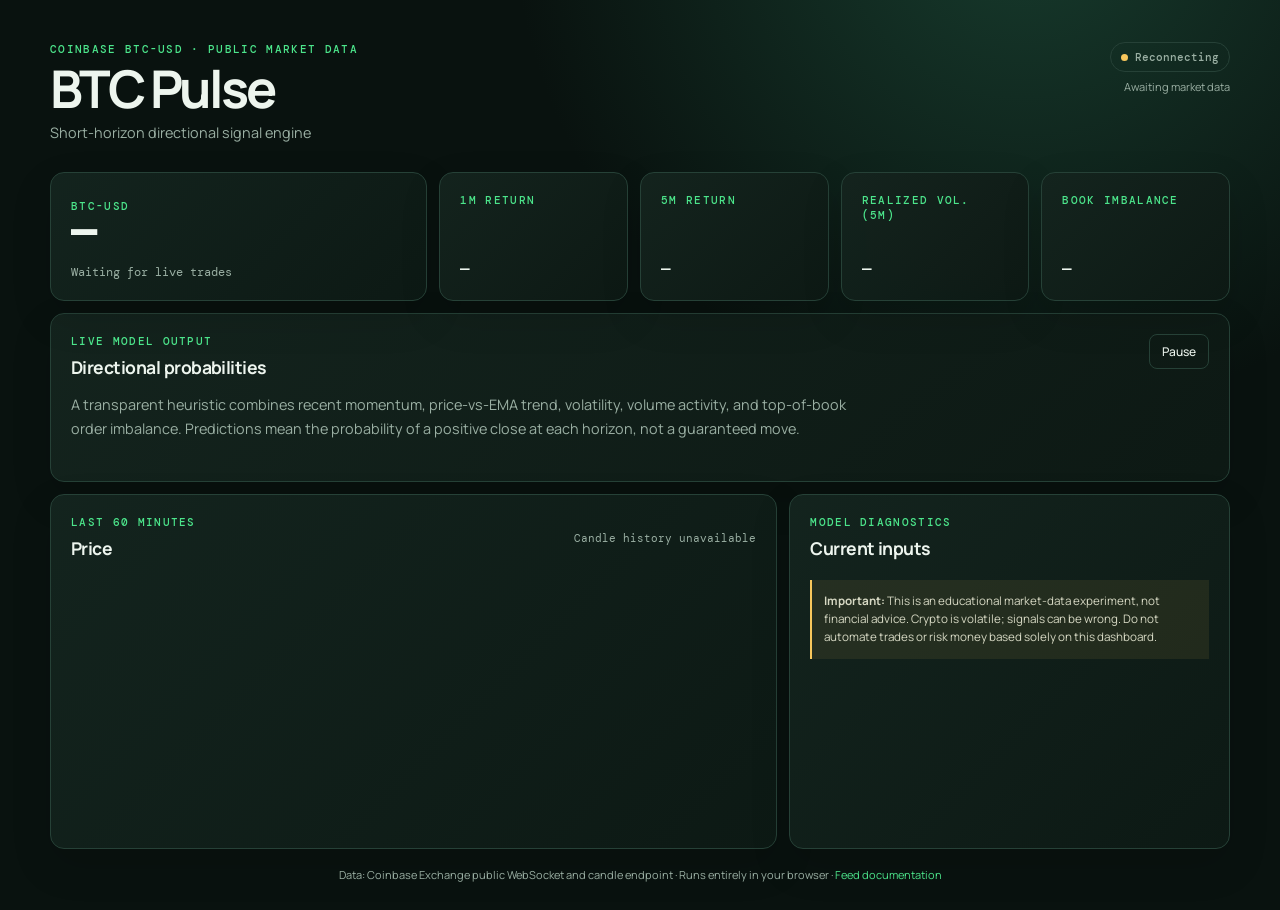
==== index.html @ 2e364b76 "Initial Codebase" ====
<!doctype html>
<html lang="en">
<head>
  <meta charset="utf-8" />
  <meta name="viewport" content="width=device-width, initial-scale=1" />
  <meta name="description" content="A browser-only, public-data BTC-USD short-horizon signal dashboard." />
  <title>BTC Pulse — Short-Horizon Signal Engine</title>
  <link rel="stylesheet" href="style.css" />
</head>
<body>
  <main class="shell">
    <header class="topbar">
      <div>
        <p class="eyebrow">COINBASE BTC-USD · PUBLIC MARKET DATA</p>
        <h1>BTC Pulse</h1>
        <p class="subtitle">Short-horizon directional signal engine</p>
      </div>
      <div class="status-wrap">
        <span id="connection" class="status connecting"><i></i> Connecting</span>
        <span id="updated" class="updated">Awaiting market data</span>
      </div>
    </header>

    <section class="hero-grid" aria-label="Market snapshot">
      <article class="price-card card">
        <span class="label">BTC-USD</span>
        <div id="price" class="price">—</div>
        <div id="price-change" class="price-change">Waiting for live trades</div>
      </article>
      <article class="metric card"><span class="label">1m return</span><strong id="return-1m">—</strong></article>
      <article class="metric card"><span class="label">5m return</span><strong id="return-5m">—</strong></article>
      <article class="metric card"><span class="label">Realized vol. (5m)</span><strong id="volatility">—</strong></article>
      <article class="metric card"><span class="label">Book imbalance</span><strong id="imbalance">—</strong></article>
    </section>

    <section class="card signal-panel">
      <div class="section-heading">
        <div>
          <p class="eyebrow">LIVE MODEL OUTPUT</p>
          <h2>Directional probabilities</h2>
        </div>
        <button id="pause-button" class="button" type="button">Pause</button>
      </div>
      <p class="method">A transparent heuristic combines recent momentum, price-vs-EMA trend, volatility, volume activity, and top-of-book order imbalance. Predictions mean the probability of a positive close at each horizon, not a guaranteed move.</p>
      <div id="predictions" class="prediction-grid" aria-live="polite"></div>
    </section>

    <section class="lower-grid">
      <article class="card chart-card">
        <div class="section-heading compact">
          <div><p class="eyebrow">LAST 60 MINUTES</p><h2>Price</h2></div>
          <span id="candle-status" class="small-muted">Loading candles…</span>
        </div>
        <div class="chart-wrap"><canvas id="price-chart" aria-label="BTC-USD price chart"></canvas></div>
      </article>
      <article class="card details-card">
        <p class="eyebrow">MODEL DIAGNOSTICS</p>
        <h2>Current inputs</h2>
        <dl id="diagnostics" class="diagnostics"></dl>
        <div class="disclaimer"><strong>Important:</strong> This is an educational market-data experiment, not financial advice. Crypto is volatile; signals can be wrong. Do not automate trades or risk money based solely on this dashboard.</div>
      </article>
    </section>

    <footer>Data: Coinbase Exchange public WebSocket and candle endpoint · Runs entirely in your browser · <a href="https://docs.cdp.coinbase.com/exchange/websocket-feed/overview" target="_blank" rel="noopener">Feed documentation</a></footer>
  </main>
  <script src="app.js"></script>
</body>
</html>
---- style.css ----
@import url('https://fonts.googleapis.com/css2?family=DM+Mono:wght@400;500&family=Manrope:wght@400;500;600;700;800&display=swap');
:root { --bg:#09120f; --panel:#101c18; --panel2:#14241e; --line:#264137; --text:#edf5ee; --muted:#9aafa3; --green:#4ce58b; --amber:#f8c75c; --red:#ff7772; --blue:#65b7ff; }
* { box-sizing:border-box; } body { margin:0; background:radial-gradient(circle at 80% -10%,#173b2d 0,transparent 32rem),var(--bg); color:var(--text); font-family:Manrope,system-ui,sans-serif; } .shell { width:min(1180px,calc(100% - 32px)); margin:0 auto; padding:42px 0 28px; } .topbar,.section-heading { display:flex; justify-content:space-between; gap:20px; align-items:flex-start; } .eyebrow,.label { color:var(--green); font:500 11px/1.3 "DM Mono",monospace; letter-spacing:.12em; margin:0 0 7px; text-transform:uppercase; } h1 { font-size:clamp(2rem,5vw,3.25rem); line-height:1; letter-spacing:-.06em; margin:0; } h2 { font-size:1.1rem; margin:0; letter-spacing:-.03em; } .subtitle,.method { color:var(--muted); margin:8px 0 0; font-size:.9rem; } .status-wrap { text-align:right; } .status { display:inline-flex; gap:7px; align-items:center; border:1px solid var(--line); padding:7px 10px; border-radius:999px; color:var(--muted); font:500 11px "DM Mono",monospace; } .status i { width:7px;height:7px;border-radius:50%;background:var(--amber); } .status.connected i { background:var(--green); box-shadow:0 0 12px var(--green); } .status.error i { background:var(--red); } .updated { display:block;color:var(--muted);font-size:11px;margin-top:7px; } .hero-grid { display:grid; grid-template-columns:2fr repeat(4,1fr); gap:12px; margin:30px 0 12px; } .card { background:linear-gradient(135deg,rgba(20,36,30,.96),rgba(13,25,20,.96)); border:1px solid var(--line); box-shadow:0 16px 40px rgba(0,0,0,.14); border-radius:14px; padding:20px; } .price { font:600 clamp(1.65rem,4vw,2.55rem)/1 "DM Mono",monospace; letter-spacing:-.08em; } .price-change { margin-top:8px;font:12px "DM Mono",monospace;color:var(--muted); } .metric { min-height:100px; display:flex; flex-direction:column; justify-content:space-between; } .metric strong { font:500 1rem "DM Mono",monospace; } .positive { color:var(--green)!important; } .negative { color:var(--red)!important; } .neutral { color:var(--amber)!important; } .signal-panel { margin:12px 0; } .method { max-width:800px;line-height:1.65;margin:14px 0 20px; } .button { background:transparent;color:var(--text);border:1px solid var(--line);border-radius:8px;padding:8px 12px;font:500 12px Manrope;cursor:pointer; } .button:hover { border-color:var(--green);color:var(--green); } .prediction-grid { display:grid;grid-template-columns:repeat(4,1fr);gap:12px; } .prediction { background:#0b1712;border:1px solid #1f382e;border-radius:10px;padding:16px; } .horizon { color:var(--muted);font:11px "DM Mono",monospace;text-transform:uppercase; } .direction { margin:11px 0 3px;font-size:1.15rem;font-weight:800;letter-spacing:-.04em; } .probability { font:500 1.55rem "DM Mono",monospace; } .bar { overflow:hidden;height:5px;background:#20352b;border-radius:999px;margin:14px 0 9px; } .bar > i { display:block;height:100%;border-radius:999px;background:var(--green);transition:width .3s ease; } .prediction.bearish .bar > i { background:var(--red); } .prediction.neutral-signal .bar > i { background:var(--amber); } .confidence { color:var(--muted);font-size:11px; } .lower-grid { display:grid;grid-template-columns:1.65fr 1fr;gap:12px;margin-top:12px; } .compact { align-items:center; }.small-muted {font:11px "DM Mono",monospace;color:var(--muted);}.chart-wrap{height:250px;margin-top:18px;}.chart-wrap canvas{width:100%;height:100%;}.diagnostics{margin:15px 0 0;}.diagnostics div{display:flex;justify-content:space-between;gap:12px;padding:10px 0;border-bottom:1px solid #1e362c;font-size:.79rem;}.diagnostics dt{color:var(--muted);}.diagnostics dd{margin:0;font:500 .75rem "DM Mono",monospace;text-align:right;}.disclaimer{margin-top:20px;background:rgba(248,199,92,.08);border-left:2px solid var(--amber);padding:12px;color:#d6d8c3;font-size:.73rem;line-height:1.55;}footer{color:var(--muted);font-size:11px;margin:18px 3px 0;text-align:center;}footer a{color:var(--green);text-decoration:none;}@media(max-width:820px){.hero-grid{grid-template-columns:repeat(2,1fr);}.price-card{grid-column:span 2;}.prediction-grid{grid-template-columns:repeat(2,1fr);}.lower-grid{grid-template-columns:1fr;}}@media(max-width:500px){.shell{width:min(100% - 20px,1180px);padding-top:25px}.topbar{display:block}.status-wrap{text-align:left;margin-top:16px}.hero-grid{gap:8px;margin-top:20px}.card{padding:15px}.prediction-grid{gap:8px}.lower-grid{gap:8px}.chart-wrap{height:210px;}}
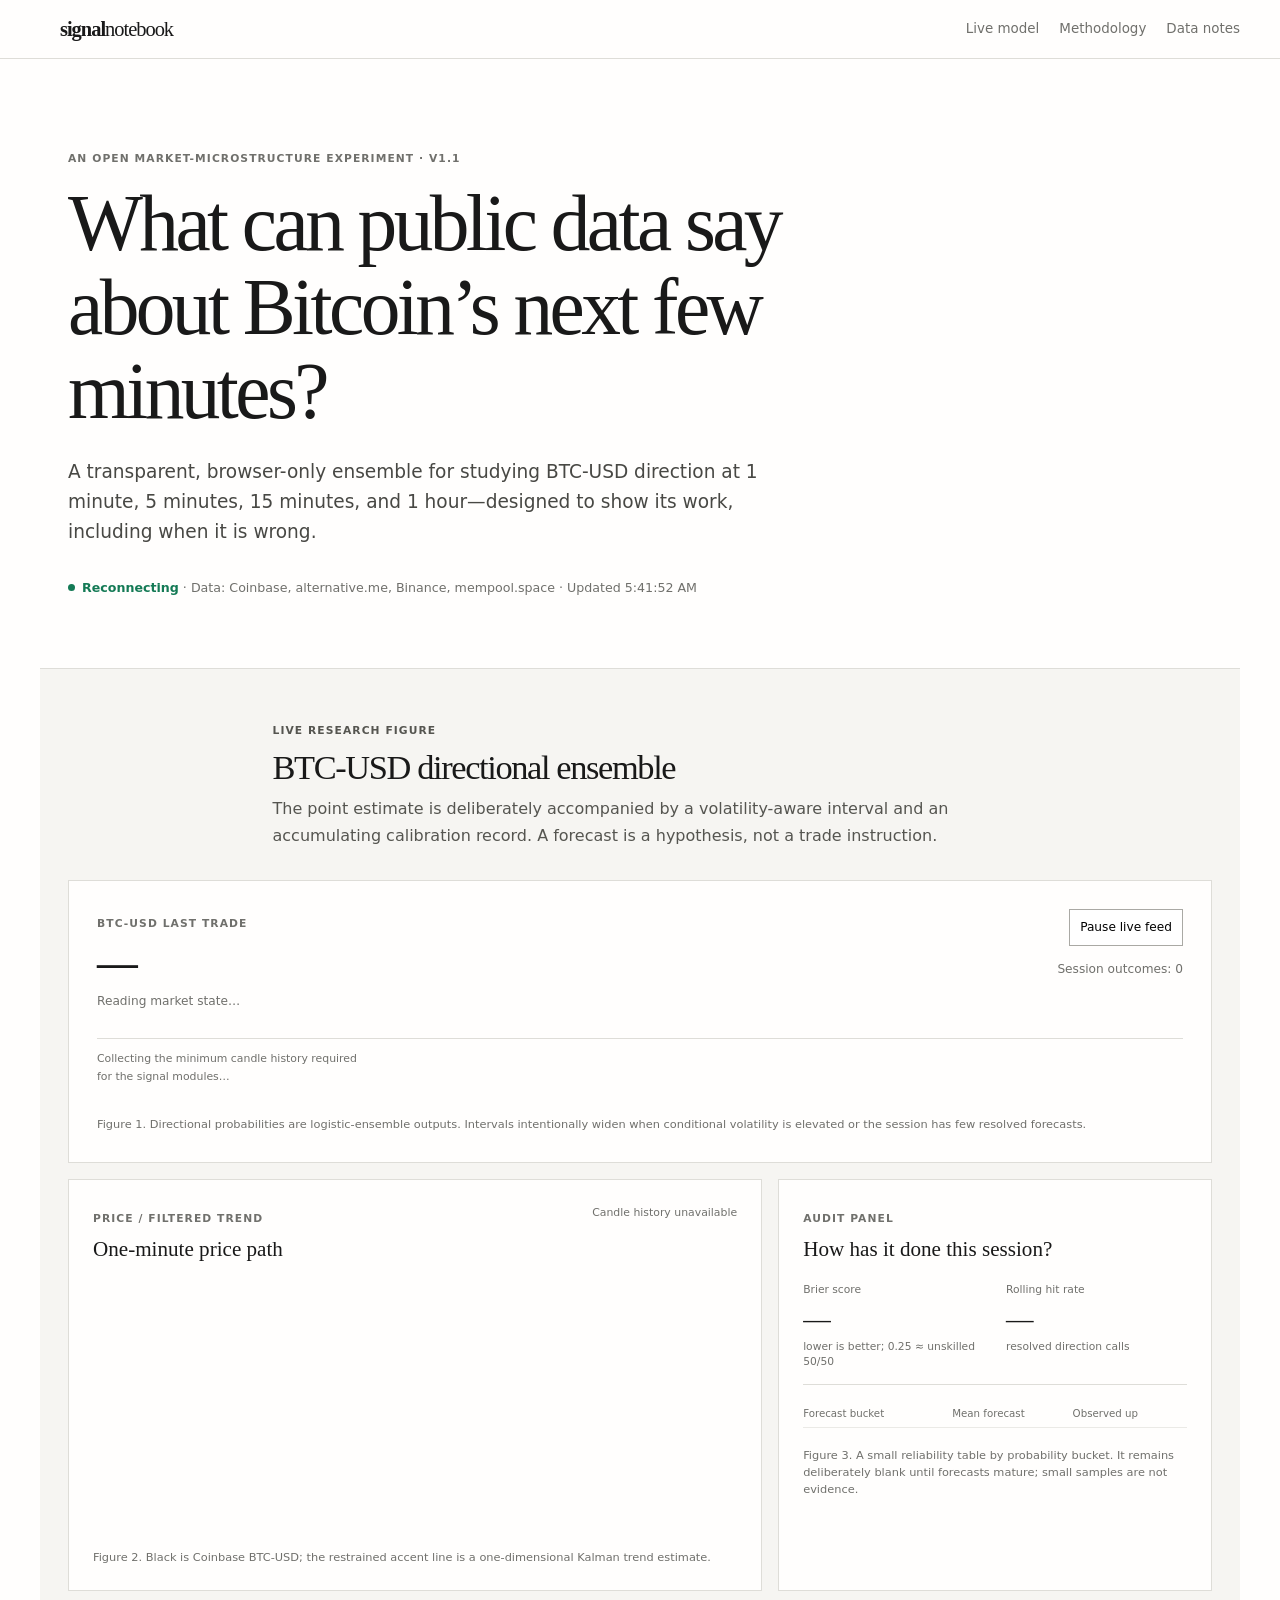
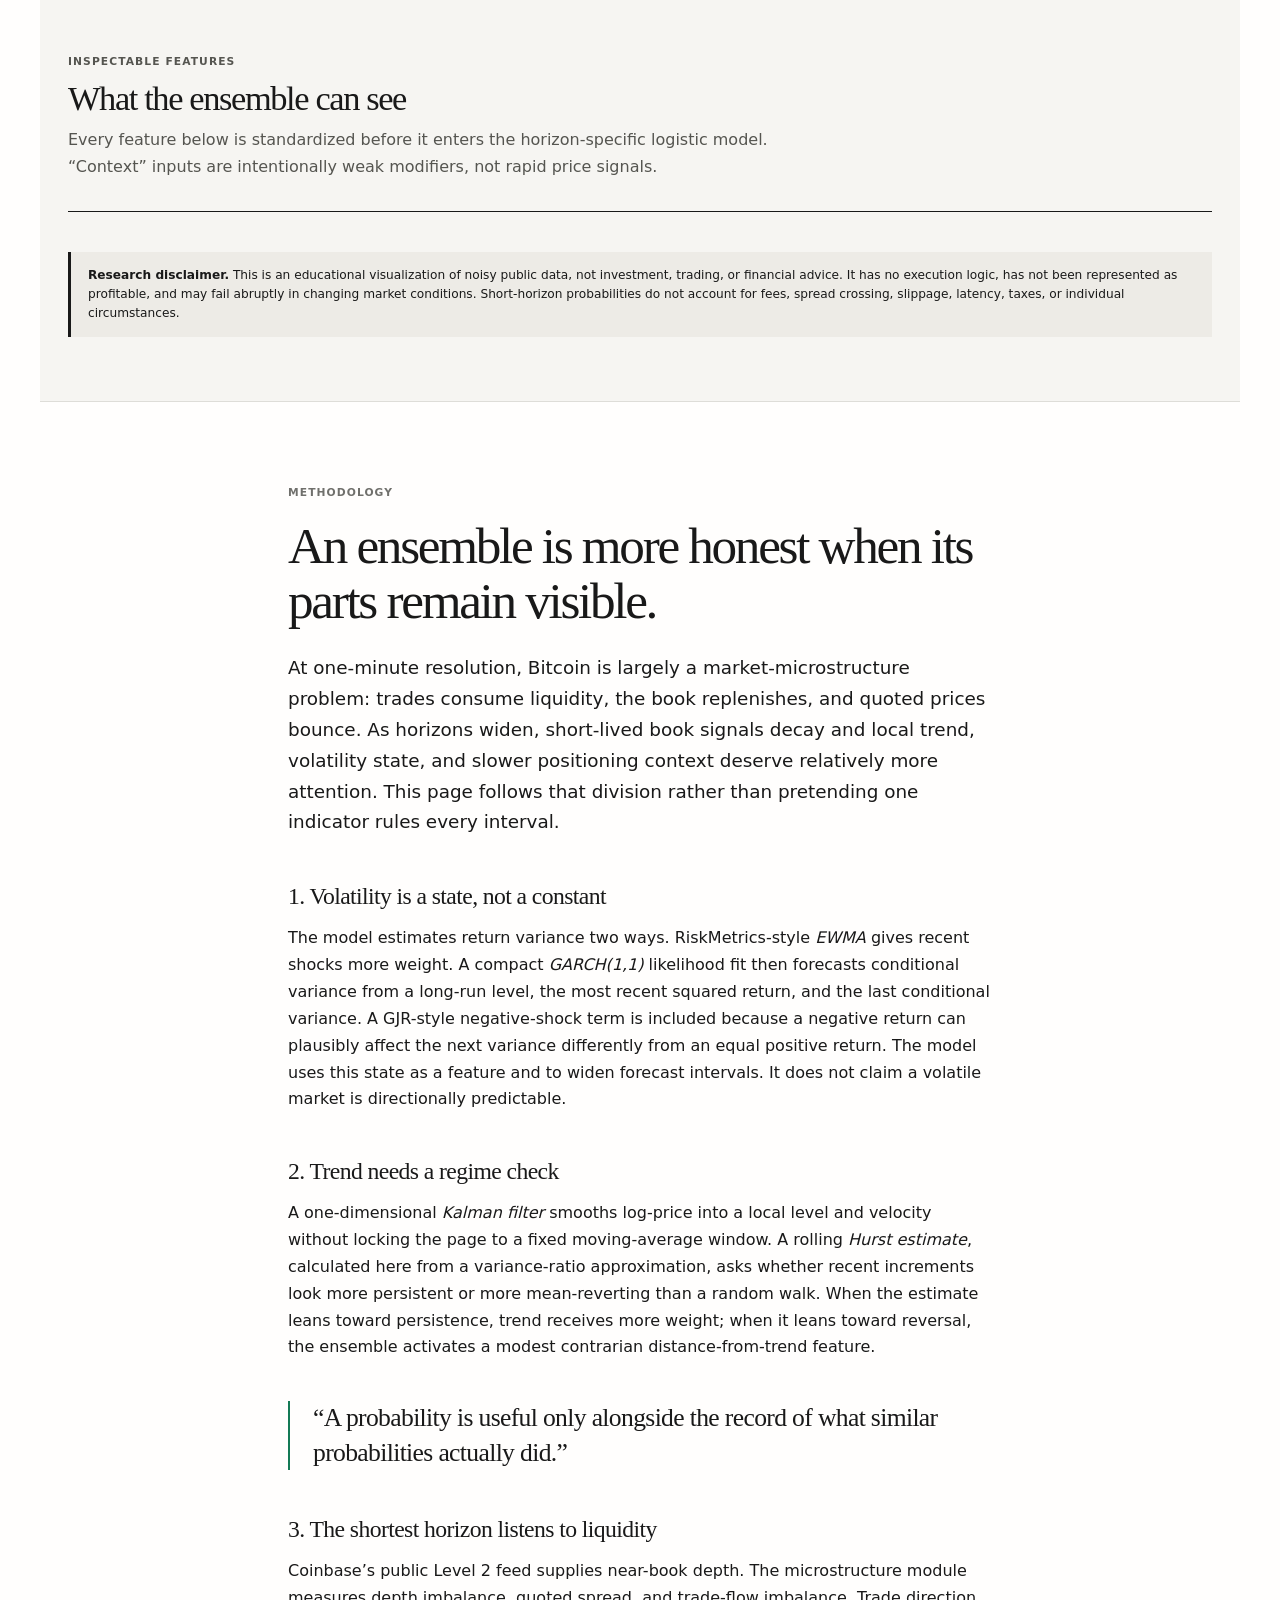
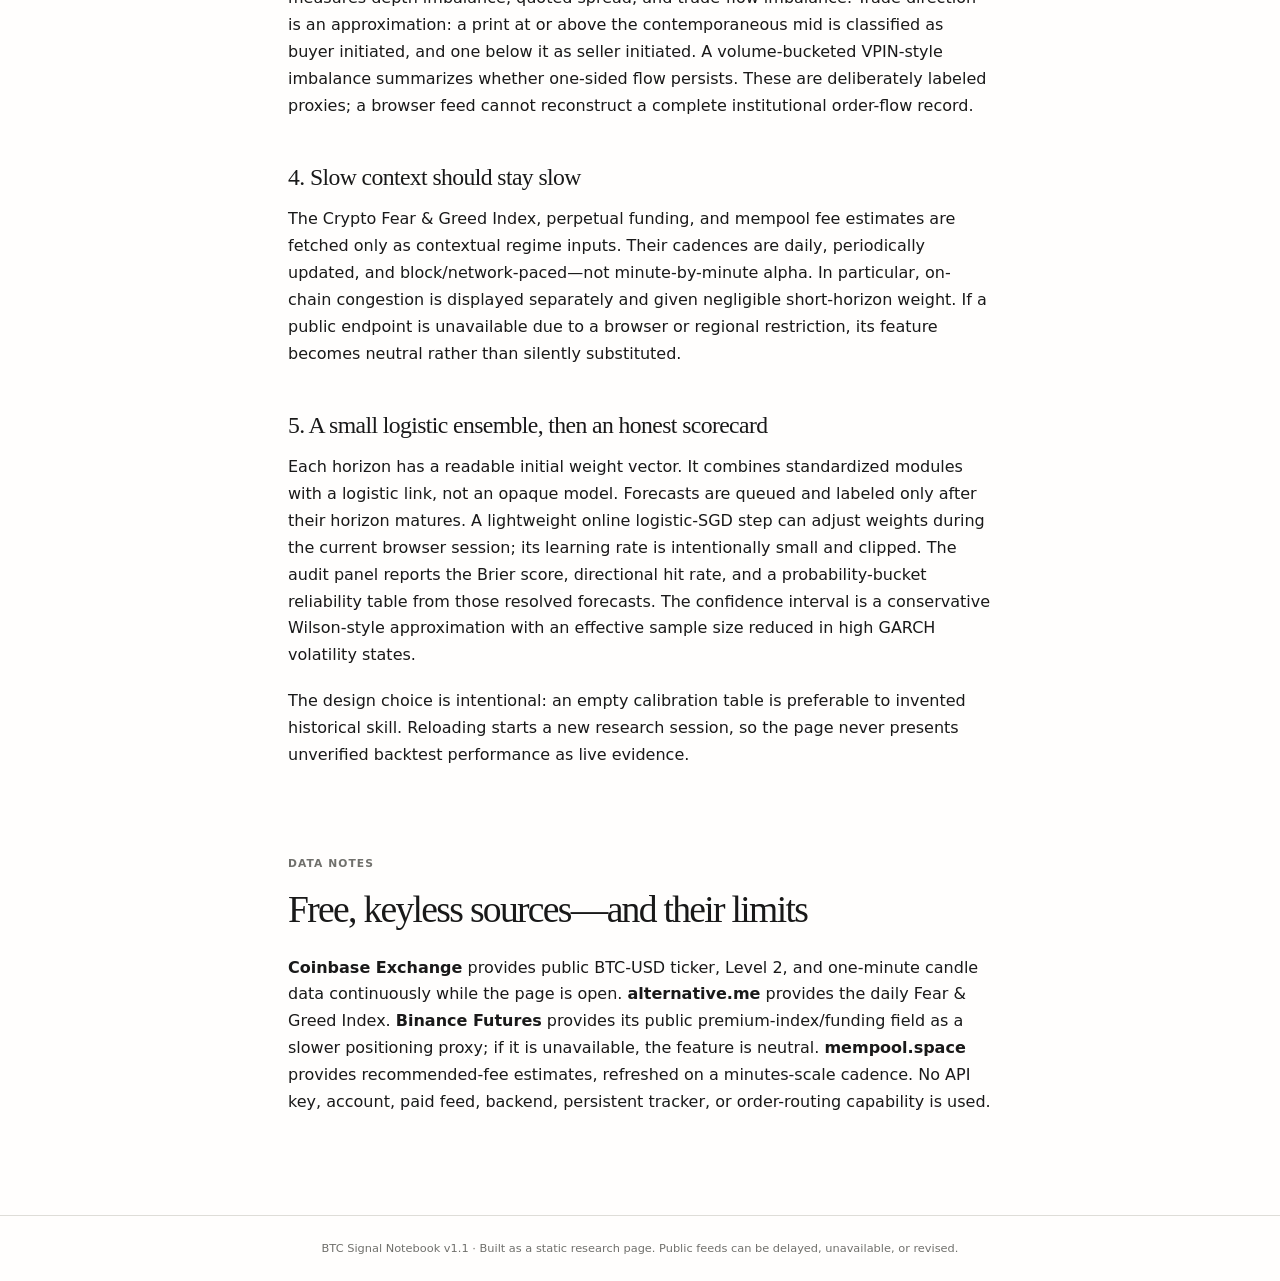
==== commit e6e3cea5: "v1.1 - improved logic & design" ====
--- a/index.html
+++ b/index.html
@@ -1,68 +1,54 @@
 <!doctype html>
 <html lang="en">
 <head>
-  <meta charset="utf-8" />
-  <meta name="viewport" content="width=device-width, initial-scale=1" />
-  <meta name="description" content="A browser-only, public-data BTC-USD short-horizon signal dashboard." />
-  <title>BTC Pulse — Short-Horizon Signal Engine</title>
-  <link rel="stylesheet" href="style.css" />
+  <meta charset="utf-8">
+  <meta name="viewport" content="width=device-width, initial-scale=1">
+  <meta name="description" content="An open, browser-only Bitcoin short-horizon forecast research notebook using public data.">
+  <title>BTC Signal Notebook — Live research dashboard</title>
+  <link rel="stylesheet" href="style.css">
 </head>
 <body>
-  <main class="shell">
-    <header class="topbar">
-      <div>
-        <p class="eyebrow">COINBASE BTC-USD · PUBLIC MARKET DATA</p>
-        <h1>BTC Pulse</h1>
-        <p class="subtitle">Short-horizon directional signal engine</p>
+  <nav class="nav"><a class="wordmark" href="#top">signal<span>notebook</span></a><div><a href="#live">Live model</a><a href="#methodology">Methodology</a><a href="#sources">Data notes</a></div></nav>
+  <main id="top">
+    <article class="article-head">
+      <p class="kicker">AN OPEN MARKET-MICROSTRUCTURE EXPERIMENT · V1.1</p>
+      <h1>What can public data say about Bitcoin’s next few minutes?</h1>
+      <p class="dek">A transparent, browser-only ensemble for studying BTC-USD direction at 1 minute, 5 minutes, 15 minutes, and 1 hour—designed to show its work, including when it is wrong.</p>
+      <p class="byline"><span id="connection" class="live-dot">Connecting</span> · Data: Coinbase, alternative.me, Binance, mempool.space · <span id="updated">Starting…</span></p>
+    </article>
+
+    <section id="live" class="live-section" aria-label="Live BTC signal model">
+      <div class="section-intro"><p class="kicker">LIVE RESEARCH FIGURE</p><h2>BTC-USD directional ensemble</h2><p>The point estimate is deliberately accompanied by a volatility-aware interval and an accumulating calibration record. A forecast is a hypothesis, not a trade instruction.</p></div>
+      <figure class="hero-figure">
+        <div class="price-row"><div><span class="figure-label">BTC-USD LAST TRADE</span><strong id="price">—</strong><span id="price-detail">Waiting for a live print</span></div><div class="session-meta"><button id="pause-button" type="button">Pause live feed</button><span id="sample-size">Session outcomes: 0</span></div></div>
+        <div id="predictions" class="predictions" aria-live="polite"></div>
+        <figcaption>Figure 1. Directional probabilities are logistic-ensemble outputs. Intervals intentionally widen when conditional volatility is elevated or the session has few resolved forecasts.</figcaption>
+      </figure>
+
+      <div class="figure-grid">
+        <figure class="paper-figure"><div class="figure-heading"><div><span class="figure-label">PRICE / FILTERED TREND</span><h3>One-minute price path</h3></div><span id="candle-status" class="muted">Loading history…</span></div><div class="chart"><canvas id="price-chart" aria-label="One minute BTC-USD price and Kalman trend chart"></canvas></div><figcaption>Figure 2. Black is Coinbase BTC-USD; the restrained accent line is a one-dimensional Kalman trend estimate.</figcaption></figure>
+        <aside class="diagnostics"><span class="figure-label">AUDIT PANEL</span><h3>How has it done this session?</h3><div class="metric-row"><div><span>Brier score</span><strong id="brier">—</strong><small>lower is better; 0.25 ≈ unskilled 50/50</small></div><div><span>Rolling hit rate</span><strong id="hit-rate">—</strong><small>resolved direction calls</small></div></div><div id="calibration" class="calibration"></div><p class="caption">Figure 3. A small reliability table by probability bucket. It remains deliberately blank until forecasts mature; small samples are not evidence.</p></aside>
       </div>
-      <div class="status-wrap">
-        <span id="connection" class="status connecting"><i></i> Connecting</span>
-        <span id="updated" class="updated">Awaiting market data</span>
-      </div>
-    </header>
 
-    <section class="hero-grid" aria-label="Market snapshot">
-      <article class="price-card card">
-        <span class="label">BTC-USD</span>
-        <div id="price" class="price">—</div>
-        <div id="price-change" class="price-change">Waiting for live trades</div>
-      </article>
-      <article class="metric card"><span class="label">1m return</span><strong id="return-1m">—</strong></article>
-      <article class="metric card"><span class="label">5m return</span><strong id="return-5m">—</strong></article>
-      <article class="metric card"><span class="label">Realized vol. (5m)</span><strong id="volatility">—</strong></article>
-      <article class="metric card"><span class="label">Book imbalance</span><strong id="imbalance">—</strong></article>
+      <section class="feature-section"><div class="section-intro narrow"><p class="kicker">INSPECTABLE FEATURES</p><h2>What the ensemble can see</h2><p>Every feature below is standardized before it enters the horizon-specific logistic model. “Context” inputs are intentionally weak modifiers, not rapid price signals.</p></div><div id="feature-table" class="feature-table"></div></section>
+      <div class="warning"><strong>Research disclaimer.</strong> This is an educational visualization of noisy public data, not investment, trading, or financial advice. It has no execution logic, has not been represented as profitable, and may fail abruptly in changing market conditions. Short-horizon probabilities do not account for fees, spread crossing, slippage, latency, taxes, or individual circumstances.</div>
     </section>
 
-    <section class="card signal-panel">
-      <div class="section-heading">
-        <div>
-          <p class="eyebrow">LIVE MODEL OUTPUT</p>
-          <h2>Directional probabilities</h2>
-        </div>
-        <button id="pause-button" class="button" type="button">Pause</button>
-      </div>
-      <p class="method">A transparent heuristic combines recent momentum, price-vs-EMA trend, volatility, volume activity, and top-of-book order imbalance. Predictions mean the probability of a positive close at each horizon, not a guaranteed move.</p>
-      <div id="predictions" class="prediction-grid" aria-live="polite"></div>
-    </section>
+    <article id="methodology" class="methodology prose">
+      <p class="kicker">METHODOLOGY</p><h2>An ensemble is more honest when its parts remain visible.</h2>
+      <p class="lead">At one-minute resolution, Bitcoin is largely a market-microstructure problem: trades consume liquidity, the book replenishes, and quoted prices bounce. As horizons widen, short-lived book signals decay and local trend, volatility state, and slower positioning context deserve relatively more attention. This page follows that division rather than pretending one indicator rules every interval.</p>
+      <h3>1. Volatility is a state, not a constant</h3><p>The model estimates return variance two ways. RiskMetrics-style <em>EWMA</em> gives recent shocks more weight. A compact <em>GARCH(1,1)</em> likelihood fit then forecasts conditional variance from a long-run level, the most recent squared return, and the last conditional variance. A GJR-style negative-shock term is included because a negative return can plausibly affect the next variance differently from an equal positive return. The model uses this state as a feature and to widen forecast intervals. It does not claim a volatile market is directionally predictable.</p>
+      <h3>2. Trend needs a regime check</h3><p>A one-dimensional <em>Kalman filter</em> smooths log-price into a local level and velocity without locking the page to a fixed moving-average window. A rolling <em>Hurst estimate</em>, calculated here from a variance-ratio approximation, asks whether recent increments look more persistent or more mean-reverting than a random walk. When the estimate leans toward persistence, trend receives more weight; when it leans toward reversal, the ensemble activates a modest contrarian distance-from-trend feature.</p>
+      <blockquote>“A probability is useful only alongside the record of what similar probabilities actually did.”</blockquote>
+      <h3>3. The shortest horizon listens to liquidity</h3><p>Coinbase’s public Level 2 feed supplies near-book depth. The microstructure module measures depth imbalance, quoted spread, and trade-flow imbalance. Trade direction is an approximation: a print at or above the contemporaneous mid is classified as buyer initiated, and one below it as seller initiated. A volume-bucketed VPIN-style imbalance summarizes whether one-sided flow persists. These are deliberately labeled proxies; a browser feed cannot reconstruct a complete institutional order-flow record.</p>
+      <h3>4. Slow context should stay slow</h3><p>The Crypto Fear &amp; Greed Index, perpetual funding, and mempool fee estimates are fetched only as contextual regime inputs. Their cadences are daily, periodically updated, and block/network-paced—not minute-by-minute alpha. In particular, on-chain congestion is displayed separately and given negligible short-horizon weight. If a public endpoint is unavailable due to a browser or regional restriction, its feature becomes neutral rather than silently substituted.</p>
+      <h3>5. A small logistic ensemble, then an honest scorecard</h3><p>Each horizon has a readable initial weight vector. It combines standardized modules with a logistic link, not an opaque model. Forecasts are queued and labeled only after their horizon matures. A lightweight online logistic-SGD step can adjust weights during the current browser session; its learning rate is intentionally small and clipped. The audit panel reports the Brier score, directional hit rate, and a probability-bucket reliability table from those resolved forecasts. The confidence interval is a conservative Wilson-style approximation with an effective sample size reduced in high GARCH volatility states.</p>
+      <p>The design choice is intentional: an empty calibration table is preferable to invented historical skill. Reloading starts a new research session, so the page never presents unverified backtest performance as live evidence.</p>
+    </article>
 
-    <section class="lower-grid">
-      <article class="card chart-card">
-        <div class="section-heading compact">
-          <div><p class="eyebrow">LAST 60 MINUTES</p><h2>Price</h2></div>
-          <span id="candle-status" class="small-muted">Loading candles…</span>
-        </div>
-        <div class="chart-wrap"><canvas id="price-chart" aria-label="BTC-USD price chart"></canvas></div>
-      </article>
-      <article class="card details-card">
-        <p class="eyebrow">MODEL DIAGNOSTICS</p>
-        <h2>Current inputs</h2>
-        <dl id="diagnostics" class="diagnostics"></dl>
-        <div class="disclaimer"><strong>Important:</strong> This is an educational market-data experiment, not financial advice. Crypto is volatile; signals can be wrong. Do not automate trades or risk money based solely on this dashboard.</div>
-      </article>
-    </section>
-
-    <footer>Data: Coinbase Exchange public WebSocket and candle endpoint · Runs entirely in your browser · <a href="https://docs.cdp.coinbase.com/exchange/websocket-feed/overview" target="_blank" rel="noopener">Feed documentation</a></footer>
+    <section id="sources" class="sources prose"><p class="kicker">DATA NOTES</p><h2>Free, keyless sources—and their limits</h2><p><strong>Coinbase Exchange</strong> provides public BTC-USD ticker, Level 2, and one-minute candle data continuously while the page is open. <strong>alternative.me</strong> provides the daily Fear &amp; Greed Index. <strong>Binance Futures</strong> provides its public premium-index/funding field as a slower positioning proxy; if it is unavailable, the feature is neutral. <strong>mempool.space</strong> provides recommended-fee estimates, refreshed on a minutes-scale cadence. No API key, account, paid feed, backend, persistent tracker, or order-routing capability is used.</p></section>
   </main>
-  <script src="app.js"></script>
+  <footer>BTC Signal Notebook v1.1 · Built as a static research page. Public feeds can be delayed, unavailable, or revised.</footer>
+  <script src="modules.js"></script><script src="app.js"></script>
 </body>
 </html>
--- a/style.css
+++ b/style.css
@@ -1,3 +1 @@
-@import url('https://fonts.googleapis.com/css2?family=DM+Mono:wght@400;500&family=Manrope:wght@400;500;600;700;800&display=swap');
-:root { --bg:#09120f; --panel:#101c18; --panel2:#14241e; --line:#264137; --text:#edf5ee; --muted:#9aafa3; --green:#4ce58b; --amber:#f8c75c; --red:#ff7772; --blue:#65b7ff; }
-* { box-sizing:border-box; } body { margin:0; background:radial-gradient(circle at 80% -10%,#173b2d 0,transparent 32rem),var(--bg); color:var(--text); font-family:Manrope,system-ui,sans-serif; } .shell { width:min(1180px,calc(100% - 32px)); margin:0 auto; padding:42px 0 28px; } .topbar,.section-heading { display:flex; justify-content:space-between; gap:20px; align-items:flex-start; } .eyebrow,.label { color:var(--green); font:500 11px/1.3 "DM Mono",monospace; letter-spacing:.12em; margin:0 0 7px; text-transform:uppercase; } h1 { font-size:clamp(2rem,5vw,3.25rem); line-height:1; letter-spacing:-.06em; margin:0; } h2 { font-size:1.1rem; margin:0; letter-spacing:-.03em; } .subtitle,.method { color:var(--muted); margin:8px 0 0; font-size:.9rem; } .status-wrap { text-align:right; } .status { display:inline-flex; gap:7px; align-items:center; border:1px solid var(--line); padding:7px 10px; border-radius:999px; color:var(--muted); font:500 11px "DM Mono",monospace; } .status i { width:7px;height:7px;border-radius:50%;background:var(--amber); } .status.connected i { background:var(--green); box-shadow:0 0 12px var(--green); } .status.error i { background:var(--red); } .updated { display:block;color:var(--muted);font-size:11px;margin-top:7px; } .hero-grid { display:grid; grid-template-columns:2fr repeat(4,1fr); gap:12px; margin:30px 0 12px; } .card { background:linear-gradient(135deg,rgba(20,36,30,.96),rgba(13,25,20,.96)); border:1px solid var(--line); box-shadow:0 16px 40px rgba(0,0,0,.14); border-radius:14px; padding:20px; } .price { font:600 clamp(1.65rem,4vw,2.55rem)/1 "DM Mono",monospace; letter-spacing:-.08em; } .price-change { margin-top:8px;font:12px "DM Mono",monospace;color:var(--muted); } .metric { min-height:100px; display:flex; flex-direction:column; justify-content:space-between; } .metric strong { font:500 1rem "DM Mono",monospace; } .positive { color:var(--green)!important; } .negative { color:var(--red)!important; } .neutral { color:var(--amber)!important; } .signal-panel { margin:12px 0; } .method { max-width:800px;line-height:1.65;margin:14px 0 20px; } .button { background:transparent;color:var(--text);border:1px solid var(--line);border-radius:8px;padding:8px 12px;font:500 12px Manrope;cursor:pointer; } .button:hover { border-color:var(--green);color:var(--green); } .prediction-grid { display:grid;grid-template-columns:repeat(4,1fr);gap:12px; } .prediction { background:#0b1712;border:1px solid #1f382e;border-radius:10px;padding:16px; } .horizon { color:var(--muted);font:11px "DM Mono",monospace;text-transform:uppercase; } .direction { margin:11px 0 3px;font-size:1.15rem;font-weight:800;letter-spacing:-.04em; } .probability { font:500 1.55rem "DM Mono",monospace; } .bar { overflow:hidden;height:5px;background:#20352b;border-radius:999px;margin:14px 0 9px; } .bar > i { display:block;height:100%;border-radius:999px;background:var(--green);transition:width .3s ease; } .prediction.bearish .bar > i { background:var(--red); } .prediction.neutral-signal .bar > i { background:var(--amber); } .confidence { color:var(--muted);font-size:11px; } .lower-grid { display:grid;grid-template-columns:1.65fr 1fr;gap:12px;margin-top:12px; } .compact { align-items:center; }.small-muted {font:11px "DM Mono",monospace;color:var(--muted);}.chart-wrap{height:250px;margin-top:18px;}.chart-wrap canvas{width:100%;height:100%;}.diagnostics{margin:15px 0 0;}.diagnostics div{display:flex;justify-content:space-between;gap:12px;padding:10px 0;border-bottom:1px solid #1e362c;font-size:.79rem;}.diagnostics dt{color:var(--muted);}.diagnostics dd{margin:0;font:500 .75rem "DM Mono",monospace;text-align:right;}.disclaimer{margin-top:20px;background:rgba(248,199,92,.08);border-left:2px solid var(--amber);padding:12px;color:#d6d8c3;font-size:.73rem;line-height:1.55;}footer{color:var(--muted);font-size:11px;margin:18px 3px 0;text-align:center;}footer a{color:var(--green);text-decoration:none;}@media(max-width:820px){.hero-grid{grid-template-columns:repeat(2,1fr);}.price-card{grid-column:span 2;}.prediction-grid{grid-template-columns:repeat(2,1fr);}.lower-grid{grid-template-columns:1fr;}}@media(max-width:500px){.shell{width:min(100% - 20px,1180px);padding-top:25px}.topbar{display:block}.status-wrap{text-align:left;margin-top:16px}.hero-grid{gap:8px;margin-top:20px}.card{padding:15px}.prediction-grid{gap:8px}.lower-grid{gap:8px}.chart-wrap{height:210px;}}+:root{--ink:#191919;--paper:#fffefd;--soft:#f6f5f2;--line:#deddd8;--muted:#70706c;--accent:#147a55;--red:#ad3c34;--green:#147a55}*{box-sizing:border-box}html{scroll-behavior:smooth}body{margin:0;background:var(--paper);color:var(--ink);font-family:Inter,ui-sans-serif,system-ui,-apple-system,BlinkMacSystemFont,"Segoe UI",sans-serif;font-size:16px;line-height:1.68}.nav{height:59px;border-bottom:1px solid var(--line);display:flex;align-items:center;justify-content:space-between;padding:0 max(24px,calc((100vw - 1200px)/2));font-size:.84rem}.wordmark{font-family:Georgia,"Times New Roman",serif;font-size:1.28rem;font-weight:bold;letter-spacing:-.05em;color:var(--ink)!important}.wordmark span{font-weight:normal}.nav a{color:var(--muted);text-decoration:none;margin-left:20px}.nav a:hover{color:var(--ink)}main{max-width:1200px;margin:auto}.article-head{max-width:780px;padding:83px 28px 57px}.kicker,.figure-label{font-size:.67rem;font-weight:750;letter-spacing:.1em;color:var(--muted);line-height:1.2}.article-head h1,.prose h2{font-family:Georgia,"Times New Roman",serif;font-weight:normal;letter-spacing:-.045em;line-height:1.06}.article-head h1{font-size:clamp(2.65rem,6.2vw,5rem);margin:15px 0 24px}.dek{font-size:1.16rem;line-height:1.62;max-width:720px;color:#484844}.byline{font-size:.79rem;color:var(--muted);margin-top:30px}.live-dot{color:var(--accent);font-weight:650}.live-dot:before{content:"";display:inline-block;width:7px;height:7px;border-radius:50%;background:currentColor;margin:0 7px 1px 0}.live-section{background:var(--soft);border-top:1px solid var(--line);border-bottom:1px solid var(--line);padding:56px 28px 64px}.section-intro{max-width:735px;margin:0 auto 30px}.section-intro h2,.feature-section h2{font-family:Georgia,"Times New Roman",serif;font-size:2.15rem;font-weight:normal;letter-spacing:-.04em;line-height:1.12;margin:10px 0}.section-intro p{color:#555550;margin:0}.hero-figure,.paper-figure,.diagnostics{background:var(--paper);border:1px solid var(--line)}.hero-figure{padding:28px;max-width:1144px;margin:auto}.price-row,.figure-heading,.metric-row{display:flex;justify-content:space-between;gap:22px;align-items:flex-start}.price-row strong{display:block;font-family:Georgia,serif;font-size:2.55rem;line-height:1;margin-top:7px;letter-spacing:-.055em}.price-row span:not(.figure-label){display:block;font-size:.76rem;color:var(--muted);margin-top:7px}.session-meta{text-align:right;font-size:.72rem;color:var(--muted)}button{font:inherit;font-size:.76rem;border:1px solid #aaa9a4;background:#fff;padding:7px 10px;cursor:pointer;margin-bottom:6px}button:hover{border-color:var(--ink)}.predictions{display:grid;grid-template-columns:repeat(4,1fr);border-top:1px solid var(--line);margin-top:27px}.prediction{padding:19px 17px 5px 0;border-right:1px solid var(--line);margin-right:17px}.prediction:last-child{border:0;margin:0}.prediction h3{font:650 .8rem/1.2 Inter,sans-serif;margin:0 0 14px}.direction{font-family:Georgia,serif;font-size:1.45rem;line-height:1}.direction.up{color:var(--green)}.direction.down{color:var(--red)}.direction.neutral{color:#656560}.prob{font-size:1.05rem;font-weight:650;margin:4px 0 9px}.interval{color:var(--muted);font-size:.7rem}.probbar{height:5px;background:#e4e3df;margin-top:16px;position:relative}.probbar i{display:block;height:100%;background:var(--accent)}.probbar.down i{background:var(--red)}figcaption,.caption{font-size:.71rem;line-height:1.5;color:var(--muted);margin:19px 0 0}.figure-grid{max-width:1144px;margin:16px auto 0;display:grid;grid-template-columns:1.6fr 1fr;gap:16px}.paper-figure,.diagnostics{margin:0;padding:24px}.figure-heading h3,.diagnostics h3{font-family:Georgia,serif;font-size:1.32rem;font-weight:normal;line-height:1.15;margin:7px 0 0}.muted{font-size:.68rem;color:var(--muted)}.chart{height:250px;margin-top:18px}.chart canvas{height:100%;width:100%}.metric-row{margin-top:21px;padding-bottom:15px;border-bottom:1px solid var(--line)}.metric-row div{width:50%}.metric-row span,.metric-row small{display:block;color:var(--muted);font-size:.67rem;line-height:1.35}.metric-row strong{font:normal 1.72rem/1.2 Georgia,serif;display:block;margin:5px 0}.calibration{margin-top:15px;font-size:.7rem}.cal-row{display:grid;grid-template-columns:1.25fr 1fr 1fr;gap:6px;border-bottom:1px solid #ebeae6;padding:5px 0}.cal-row.head{color:var(--muted);font-size:.64rem}.feature-section{max-width:1144px;margin:65px auto 0}.narrow{margin-left:0}.feature-table{border-top:1px solid var(--ink)}.feature-row{display:grid;grid-template-columns:1.35fr 1fr 2.4fr;gap:20px;padding:13px 3px;border-bottom:1px solid var(--line);font-size:.77rem}.feature-row .name{font-weight:650}.feature-row .value{font-family:ui-monospace,SFMono-Regular,Menlo,monospace;font-size:.72rem}.feature-row .note{color:var(--muted)}.warning{max-width:1144px;margin:40px auto 0;border-left:3px solid var(--ink);padding:14px 17px;background:#edebe6;font-size:.76rem;line-height:1.58}.methodology,.sources{max-width:760px;margin:0 auto;padding:85px 28px 0}.prose h2{font-size:clamp(2.2rem,4vw,3.35rem);margin:11px 0 25px}.prose h3{font-family:Georgia,serif;font-size:1.48rem;font-weight:normal;letter-spacing:-.025em;margin:39px 0 8px}.prose p{margin:0 0 19px}.prose .lead{font-size:1.15rem;line-height:1.68}.prose blockquote{font:normal 1.6rem/1.35 Georgia,serif;letter-spacing:-.025em;margin:40px 0;padding:0 0 0 23px;border-left:2px solid var(--accent)}.sources{padding-top:70px;padding-bottom:80px}.sources h2{font-size:2.35rem}footer{border-top:1px solid var(--line);padding:23px 28px;text-align:center;font-size:.71rem;color:var(--muted)}@media(max-width:760px){.nav{padding:0 18px}.nav div{display:none}.article-head{padding:55px 21px 40px}.live-section{padding:41px 16px 48px}.hero-figure,.paper-figure,.diagnostics{padding:18px}.predictions{grid-template-columns:repeat(2,1fr)}.prediction:nth-child(2){border-right:0;margin-right:0;padding-right:0}.prediction:nth-child(n+3){border-top:1px solid var(--line);padding-top:16px;margin-top:14px}.figure-grid{grid-template-columns:1fr}.price-row{display:block}.session-meta{text-align:left;margin-top:18px}.feature-row{grid-template-columns:1fr;gap:2px;padding:12px 0}.methodology,.sources{padding-left:21px;padding-right:21px}.chart{height:210px}.article-head h1{font-size:2.75rem}}
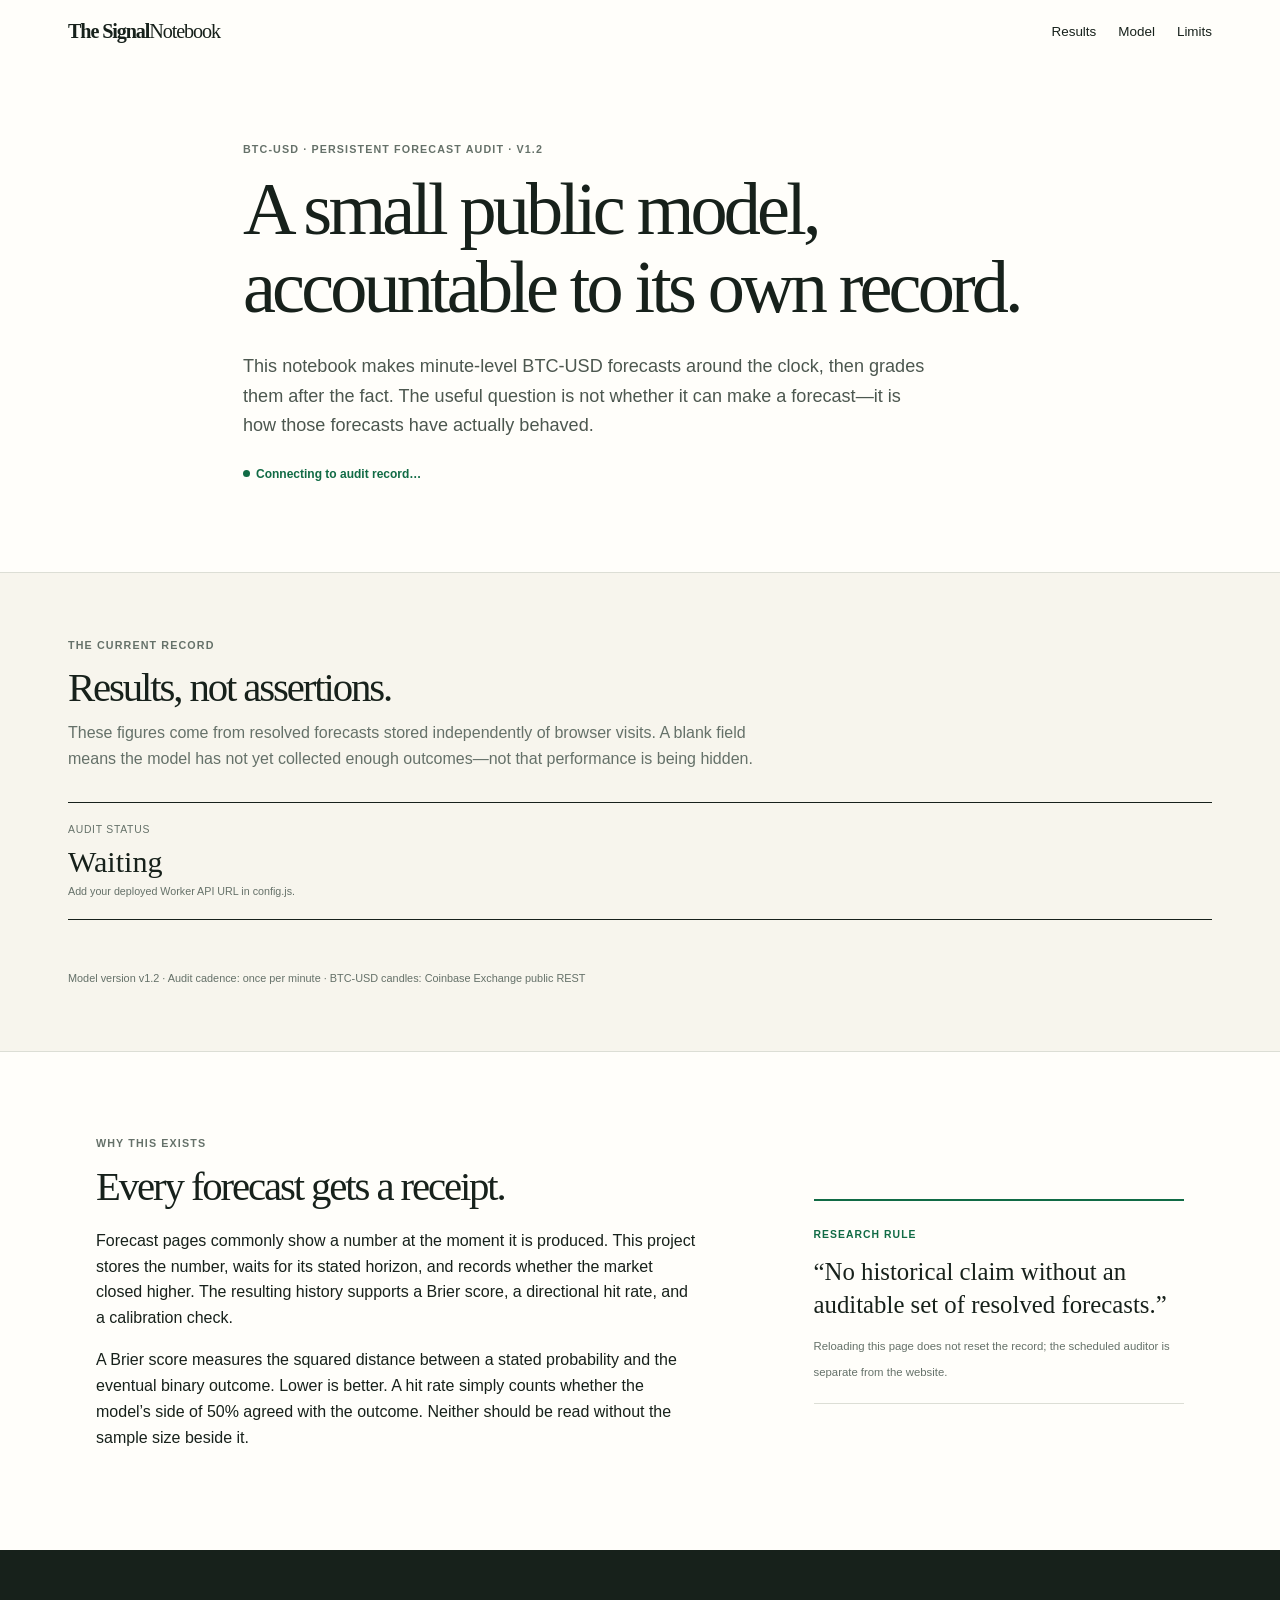
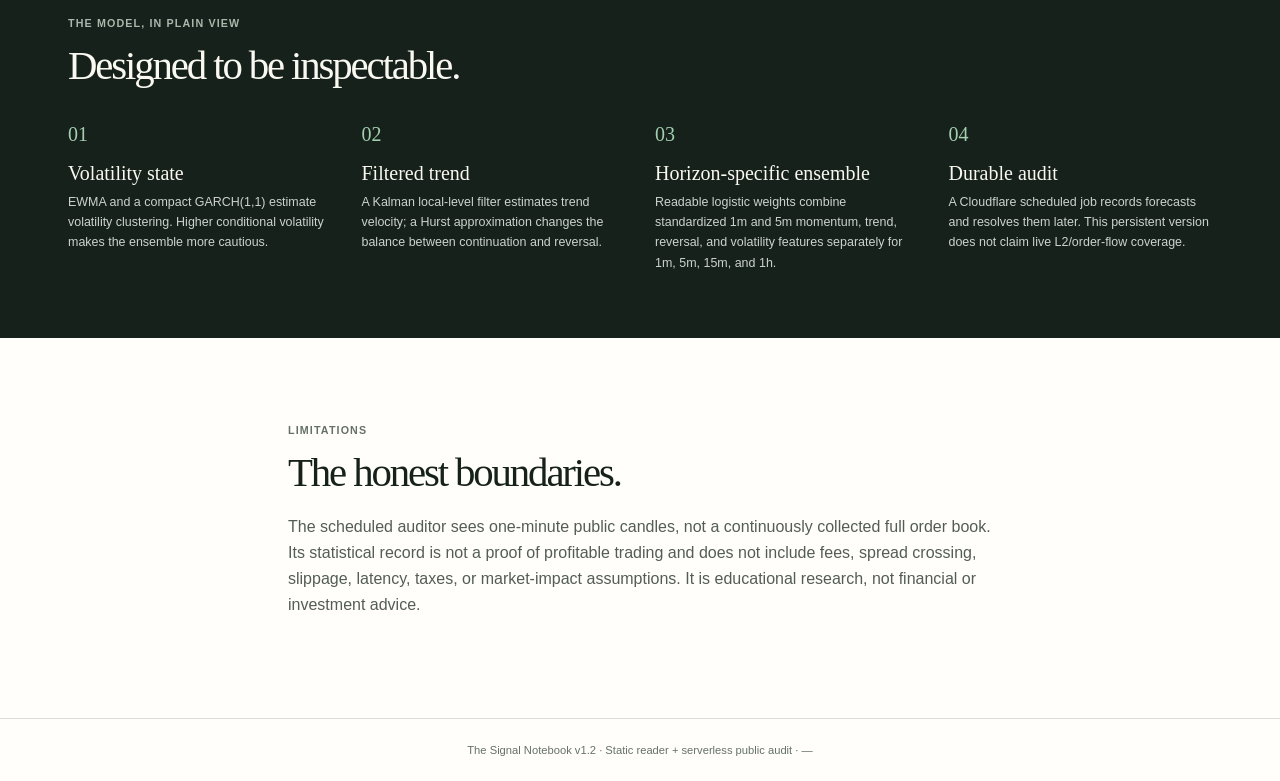
==== commit d14c0408: "v1.3 - correct db/worker errors" ====
--- a/index.html
+++ b/index.html
@@ -1,54 +1,9 @@
 <!doctype html>
-<html lang="en">
-<head>
-  <meta charset="utf-8">
-  <meta name="viewport" content="width=device-width, initial-scale=1">
-  <meta name="description" content="An open, browser-only Bitcoin short-horizon forecast research notebook using public data.">
-  <title>BTC Signal Notebook — Live research dashboard</title>
-  <link rel="stylesheet" href="style.css">
-</head>
-<body>
-  <nav class="nav"><a class="wordmark" href="#top">signal<span>notebook</span></a><div><a href="#live">Live model</a><a href="#methodology">Methodology</a><a href="#sources">Data notes</a></div></nav>
-  <main id="top">
-    <article class="article-head">
-      <p class="kicker">AN OPEN MARKET-MICROSTRUCTURE EXPERIMENT · V1.1</p>
-      <h1>What can public data say about Bitcoin’s next few minutes?</h1>
-      <p class="dek">A transparent, browser-only ensemble for studying BTC-USD direction at 1 minute, 5 minutes, 15 minutes, and 1 hour—designed to show its work, including when it is wrong.</p>
-      <p class="byline"><span id="connection" class="live-dot">Connecting</span> · Data: Coinbase, alternative.me, Binance, mempool.space · <span id="updated">Starting…</span></p>
-    </article>
-
-    <section id="live" class="live-section" aria-label="Live BTC signal model">
-      <div class="section-intro"><p class="kicker">LIVE RESEARCH FIGURE</p><h2>BTC-USD directional ensemble</h2><p>The point estimate is deliberately accompanied by a volatility-aware interval and an accumulating calibration record. A forecast is a hypothesis, not a trade instruction.</p></div>
-      <figure class="hero-figure">
-        <div class="price-row"><div><span class="figure-label">BTC-USD LAST TRADE</span><strong id="price">—</strong><span id="price-detail">Waiting for a live print</span></div><div class="session-meta"><button id="pause-button" type="button">Pause live feed</button><span id="sample-size">Session outcomes: 0</span></div></div>
-        <div id="predictions" class="predictions" aria-live="polite"></div>
-        <figcaption>Figure 1. Directional probabilities are logistic-ensemble outputs. Intervals intentionally widen when conditional volatility is elevated or the session has few resolved forecasts.</figcaption>
-      </figure>
-
-      <div class="figure-grid">
-        <figure class="paper-figure"><div class="figure-heading"><div><span class="figure-label">PRICE / FILTERED TREND</span><h3>One-minute price path</h3></div><span id="candle-status" class="muted">Loading history…</span></div><div class="chart"><canvas id="price-chart" aria-label="One minute BTC-USD price and Kalman trend chart"></canvas></div><figcaption>Figure 2. Black is Coinbase BTC-USD; the restrained accent line is a one-dimensional Kalman trend estimate.</figcaption></figure>
-        <aside class="diagnostics"><span class="figure-label">AUDIT PANEL</span><h3>How has it done this session?</h3><div class="metric-row"><div><span>Brier score</span><strong id="brier">—</strong><small>lower is better; 0.25 ≈ unskilled 50/50</small></div><div><span>Rolling hit rate</span><strong id="hit-rate">—</strong><small>resolved direction calls</small></div></div><div id="calibration" class="calibration"></div><p class="caption">Figure 3. A small reliability table by probability bucket. It remains deliberately blank until forecasts mature; small samples are not evidence.</p></aside>
-      </div>
-
-      <section class="feature-section"><div class="section-intro narrow"><p class="kicker">INSPECTABLE FEATURES</p><h2>What the ensemble can see</h2><p>Every feature below is standardized before it enters the horizon-specific logistic model. “Context” inputs are intentionally weak modifiers, not rapid price signals.</p></div><div id="feature-table" class="feature-table"></div></section>
-      <div class="warning"><strong>Research disclaimer.</strong> This is an educational visualization of noisy public data, not investment, trading, or financial advice. It has no execution logic, has not been represented as profitable, and may fail abruptly in changing market conditions. Short-horizon probabilities do not account for fees, spread crossing, slippage, latency, taxes, or individual circumstances.</div>
-    </section>
-
-    <article id="methodology" class="methodology prose">
-      <p class="kicker">METHODOLOGY</p><h2>An ensemble is more honest when its parts remain visible.</h2>
-      <p class="lead">At one-minute resolution, Bitcoin is largely a market-microstructure problem: trades consume liquidity, the book replenishes, and quoted prices bounce. As horizons widen, short-lived book signals decay and local trend, volatility state, and slower positioning context deserve relatively more attention. This page follows that division rather than pretending one indicator rules every interval.</p>
-      <h3>1. Volatility is a state, not a constant</h3><p>The model estimates return variance two ways. RiskMetrics-style <em>EWMA</em> gives recent shocks more weight. A compact <em>GARCH(1,1)</em> likelihood fit then forecasts conditional variance from a long-run level, the most recent squared return, and the last conditional variance. A GJR-style negative-shock term is included because a negative return can plausibly affect the next variance differently from an equal positive return. The model uses this state as a feature and to widen forecast intervals. It does not claim a volatile market is directionally predictable.</p>
-      <h3>2. Trend needs a regime check</h3><p>A one-dimensional <em>Kalman filter</em> smooths log-price into a local level and velocity without locking the page to a fixed moving-average window. A rolling <em>Hurst estimate</em>, calculated here from a variance-ratio approximation, asks whether recent increments look more persistent or more mean-reverting than a random walk. When the estimate leans toward persistence, trend receives more weight; when it leans toward reversal, the ensemble activates a modest contrarian distance-from-trend feature.</p>
-      <blockquote>“A probability is useful only alongside the record of what similar probabilities actually did.”</blockquote>
-      <h3>3. The shortest horizon listens to liquidity</h3><p>Coinbase’s public Level 2 feed supplies near-book depth. The microstructure module measures depth imbalance, quoted spread, and trade-flow imbalance. Trade direction is an approximation: a print at or above the contemporaneous mid is classified as buyer initiated, and one below it as seller initiated. A volume-bucketed VPIN-style imbalance summarizes whether one-sided flow persists. These are deliberately labeled proxies; a browser feed cannot reconstruct a complete institutional order-flow record.</p>
-      <h3>4. Slow context should stay slow</h3><p>The Crypto Fear &amp; Greed Index, perpetual funding, and mempool fee estimates are fetched only as contextual regime inputs. Their cadences are daily, periodically updated, and block/network-paced—not minute-by-minute alpha. In particular, on-chain congestion is displayed separately and given negligible short-horizon weight. If a public endpoint is unavailable due to a browser or regional restriction, its feature becomes neutral rather than silently substituted.</p>
-      <h3>5. A small logistic ensemble, then an honest scorecard</h3><p>Each horizon has a readable initial weight vector. It combines standardized modules with a logistic link, not an opaque model. Forecasts are queued and labeled only after their horizon matures. A lightweight online logistic-SGD step can adjust weights during the current browser session; its learning rate is intentionally small and clipped. The audit panel reports the Brier score, directional hit rate, and a probability-bucket reliability table from those resolved forecasts. The confidence interval is a conservative Wilson-style approximation with an effective sample size reduced in high GARCH volatility states.</p>
-      <p>The design choice is intentional: an empty calibration table is preferable to invented historical skill. Reloading starts a new research session, so the page never presents unverified backtest performance as live evidence.</p>
-    </article>
-
-    <section id="sources" class="sources prose"><p class="kicker">DATA NOTES</p><h2>Free, keyless sources—and their limits</h2><p><strong>Coinbase Exchange</strong> provides public BTC-USD ticker, Level 2, and one-minute candle data continuously while the page is open. <strong>alternative.me</strong> provides the daily Fear &amp; Greed Index. <strong>Binance Futures</strong> provides its public premium-index/funding field as a slower positioning proxy; if it is unavailable, the feature is neutral. <strong>mempool.space</strong> provides recommended-fee estimates, refreshed on a minutes-scale cadence. No API key, account, paid feed, backend, persistent tracker, or order-routing capability is used.</p></section>
-  </main>
-  <footer>BTC Signal Notebook v1.1 · Built as a static research page. Public feeds can be delayed, unavailable, or revised.</footer>
-  <script src="modules.js"></script><script src="app.js"></script>
-</body>
-</html>+<html lang="en"><head><meta charset="utf-8"><meta name="viewport" content="width=device-width,initial-scale=1"><meta name="description" content="BTC Signal Notebook v1.2 — persistent forecast audit."><title>BTC Signal Notebook v1.2</title><link rel="stylesheet" href="style.css"></head>
+<body><nav><a class="brand" href="#top">The Signal<span>Notebook</span></a><div><a href="#results">Results</a><a href="#model">Model</a><a href="#limits">Limits</a></div></nav><main id="top">
+<header class="mast"><p class="overline">BTC-USD · PERSISTENT FORECAST AUDIT · V1.2</p><h1>A small public model, accountable to its own record.</h1><p class="subhead">This notebook makes minute-level BTC-USD forecasts around the clock, then grades them after the fact. The useful question is not whether it can make a forecast—it is how those forecasts have actually behaved.</p><p id="status" class="status">Connecting to audit record…</p></header>
+<section id="results" class="band"><div class="section-head"><p class="overline">THE CURRENT RECORD</p><h2>Results, not assertions.</h2><p>These figures come from resolved forecasts stored independently of browser visits. A blank field means the model has not yet collected enough outcomes—not that performance is being hidden.</p></div><div id="overview" class="overview"></div><div id="horizon-grid" class="horizon-grid"></div><p class="source-line">Model version v1.2 · Audit cadence: once per minute · BTC-USD candles: Coinbase Exchange public REST</p></section>
+<section class="content-grid"><article><p class="overline">WHY THIS EXISTS</p><h2>Every forecast gets a receipt.</h2><p>Forecast pages commonly show a number at the moment it is produced. This project stores the number, waits for its stated horizon, and records whether the market closed higher. The resulting history supports a Brier score, a directional hit rate, and a calibration check.</p><p>A Brier score measures the squared distance between a stated probability and the eventual binary outcome. Lower is better. A hit rate simply counts whether the model’s side of 50% agreed with the outcome. Neither should be read without the sample size beside it.</p></article><aside class="callout"><span>RESEARCH RULE</span><strong>“No historical claim without an auditable set of resolved forecasts.”</strong><small>Reloading this page does not reset the record; the scheduled auditor is separate from the website.</small></aside></section>
+<section id="model" class="model"><div class="section-head"><p class="overline">THE MODEL, IN PLAIN VIEW</p><h2>Designed to be inspectable.</h2></div><div class="modules"><div><b>01</b><h3>Volatility state</h3><p>EWMA and a compact GARCH(1,1) estimate volatility clustering. Higher conditional volatility makes the ensemble more cautious.</p></div><div><b>02</b><h3>Filtered trend</h3><p>A Kalman local-level filter estimates trend velocity; a Hurst approximation changes the balance between continuation and reversal.</p></div><div><b>03</b><h3>Horizon-specific ensemble</h3><p>Readable logistic weights combine standardized 1m and 5m momentum, trend, reversal, and volatility features separately for 1m, 5m, 15m, and 1h.</p></div><div><b>04</b><h3>Durable audit</h3><p>A Cloudflare scheduled job records forecasts and resolves them later. This persistent version does not claim live L2/order-flow coverage.</p></div></div></section>
+<section id="limits" class="limits"><p class="overline">LIMITATIONS</p><h2>The honest boundaries.</h2><p>The scheduled auditor sees one-minute public candles, not a continuously collected full order book. Its statistical record is not a proof of profitable trading and does not include fees, spread crossing, slippage, latency, taxes, or market-impact assumptions. It is educational research, not financial or investment advice.</p></section>
+</main><footer>The Signal Notebook v1.2 · Static reader + serverless public audit · <span id="footer-time">—</span></footer><script src="config.js"></script><script src="app.js"></script></body></html>
--- a/style.css
+++ b/style.css
@@ -1 +1 @@
-:root{--ink:#191919;--paper:#fffefd;--soft:#f6f5f2;--line:#deddd8;--muted:#70706c;--accent:#147a55;--red:#ad3c34;--green:#147a55}*{box-sizing:border-box}html{scroll-behavior:smooth}body{margin:0;background:var(--paper);color:var(--ink);font-family:Inter,ui-sans-serif,system-ui,-apple-system,BlinkMacSystemFont,"Segoe UI",sans-serif;font-size:16px;line-height:1.68}.nav{height:59px;border-bottom:1px solid var(--line);display:flex;align-items:center;justify-content:space-between;padding:0 max(24px,calc((100vw - 1200px)/2));font-size:.84rem}.wordmark{font-family:Georgia,"Times New Roman",serif;font-size:1.28rem;font-weight:bold;letter-spacing:-.05em;color:var(--ink)!important}.wordmark span{font-weight:normal}.nav a{color:var(--muted);text-decoration:none;margin-left:20px}.nav a:hover{color:var(--ink)}main{max-width:1200px;margin:auto}.article-head{max-width:780px;padding:83px 28px 57px}.kicker,.figure-label{font-size:.67rem;font-weight:750;letter-spacing:.1em;color:var(--muted);line-height:1.2}.article-head h1,.prose h2{font-family:Georgia,"Times New Roman",serif;font-weight:normal;letter-spacing:-.045em;line-height:1.06}.article-head h1{font-size:clamp(2.65rem,6.2vw,5rem);margin:15px 0 24px}.dek{font-size:1.16rem;line-height:1.62;max-width:720px;color:#484844}.byline{font-size:.79rem;color:var(--muted);margin-top:30px}.live-dot{color:var(--accent);font-weight:650}.live-dot:before{content:"";display:inline-block;width:7px;height:7px;border-radius:50%;background:currentColor;margin:0 7px 1px 0}.live-section{background:var(--soft);border-top:1px solid var(--line);border-bottom:1px solid var(--line);padding:56px 28px 64px}.section-intro{max-width:735px;margin:0 auto 30px}.section-intro h2,.feature-section h2{font-family:Georgia,"Times New Roman",serif;font-size:2.15rem;font-weight:normal;letter-spacing:-.04em;line-height:1.12;margin:10px 0}.section-intro p{color:#555550;margin:0}.hero-figure,.paper-figure,.diagnostics{background:var(--paper);border:1px solid var(--line)}.hero-figure{padding:28px;max-width:1144px;margin:auto}.price-row,.figure-heading,.metric-row{display:flex;justify-content:space-between;gap:22px;align-items:flex-start}.price-row strong{display:block;font-family:Georgia,serif;font-size:2.55rem;line-height:1;margin-top:7px;letter-spacing:-.055em}.price-row span:not(.figure-label){display:block;font-size:.76rem;color:var(--muted);margin-top:7px}.session-meta{text-align:right;font-size:.72rem;color:var(--muted)}button{font:inherit;font-size:.76rem;border:1px solid #aaa9a4;background:#fff;padding:7px 10px;cursor:pointer;margin-bottom:6px}button:hover{border-color:var(--ink)}.predictions{display:grid;grid-template-columns:repeat(4,1fr);border-top:1px solid var(--line);margin-top:27px}.prediction{padding:19px 17px 5px 0;border-right:1px solid var(--line);margin-right:17px}.prediction:last-child{border:0;margin:0}.prediction h3{font:650 .8rem/1.2 Inter,sans-serif;margin:0 0 14px}.direction{font-family:Georgia,serif;font-size:1.45rem;line-height:1}.direction.up{color:var(--green)}.direction.down{color:var(--red)}.direction.neutral{color:#656560}.prob{font-size:1.05rem;font-weight:650;margin:4px 0 9px}.interval{color:var(--muted);font-size:.7rem}.probbar{height:5px;background:#e4e3df;margin-top:16px;position:relative}.probbar i{display:block;height:100%;background:var(--accent)}.probbar.down i{background:var(--red)}figcaption,.caption{font-size:.71rem;line-height:1.5;color:var(--muted);margin:19px 0 0}.figure-grid{max-width:1144px;margin:16px auto 0;display:grid;grid-template-columns:1.6fr 1fr;gap:16px}.paper-figure,.diagnostics{margin:0;padding:24px}.figure-heading h3,.diagnostics h3{font-family:Georgia,serif;font-size:1.32rem;font-weight:normal;line-height:1.15;margin:7px 0 0}.muted{font-size:.68rem;color:var(--muted)}.chart{height:250px;margin-top:18px}.chart canvas{height:100%;width:100%}.metric-row{margin-top:21px;padding-bottom:15px;border-bottom:1px solid var(--line)}.metric-row div{width:50%}.metric-row span,.metric-row small{display:block;color:var(--muted);font-size:.67rem;line-height:1.35}.metric-row strong{font:normal 1.72rem/1.2 Georgia,serif;display:block;margin:5px 0}.calibration{margin-top:15px;font-size:.7rem}.cal-row{display:grid;grid-template-columns:1.25fr 1fr 1fr;gap:6px;border-bottom:1px solid #ebeae6;padding:5px 0}.cal-row.head{color:var(--muted);font-size:.64rem}.feature-section{max-width:1144px;margin:65px auto 0}.narrow{margin-left:0}.feature-table{border-top:1px solid var(--ink)}.feature-row{display:grid;grid-template-columns:1.35fr 1fr 2.4fr;gap:20px;padding:13px 3px;border-bottom:1px solid var(--line);font-size:.77rem}.feature-row .name{font-weight:650}.feature-row .value{font-family:ui-monospace,SFMono-Regular,Menlo,monospace;font-size:.72rem}.feature-row .note{color:var(--muted)}.warning{max-width:1144px;margin:40px auto 0;border-left:3px solid var(--ink);padding:14px 17px;background:#edebe6;font-size:.76rem;line-height:1.58}.methodology,.sources{max-width:760px;margin:0 auto;padding:85px 28px 0}.prose h2{font-size:clamp(2.2rem,4vw,3.35rem);margin:11px 0 25px}.prose h3{font-family:Georgia,serif;font-size:1.48rem;font-weight:normal;letter-spacing:-.025em;margin:39px 0 8px}.prose p{margin:0 0 19px}.prose .lead{font-size:1.15rem;line-height:1.68}.prose blockquote{font:normal 1.6rem/1.35 Georgia,serif;letter-spacing:-.025em;margin:40px 0;padding:0 0 0 23px;border-left:2px solid var(--accent)}.sources{padding-top:70px;padding-bottom:80px}.sources h2{font-size:2.35rem}footer{border-top:1px solid var(--line);padding:23px 28px;text-align:center;font-size:.71rem;color:var(--muted)}@media(max-width:760px){.nav{padding:0 18px}.nav div{display:none}.article-head{padding:55px 21px 40px}.live-section{padding:41px 16px 48px}.hero-figure,.paper-figure,.diagnostics{padding:18px}.predictions{grid-template-columns:repeat(2,1fr)}.prediction:nth-child(2){border-right:0;margin-right:0;padding-right:0}.prediction:nth-child(n+3){border-top:1px solid var(--line);padding-top:16px;margin-top:14px}.figure-grid{grid-template-columns:1fr}.price-row{display:block}.session-meta{text-align:left;margin-top:18px}.feature-row{grid-template-columns:1fr;gap:2px;padding:12px 0}.methodology,.sources{padding-left:21px;padding-right:21px}.chart{height:210px}.article-head h1{font-size:2.75rem}}+:root{--ink:#17211b;--muted:#657169;--cream:#f7f5ed;--paper:#fffefa;--line:#dcded5;--green:#116b45;--pale:#e7f0e8}*{box-sizing:border-box}html{scroll-behavior:smooth}body{margin:0;background:var(--paper);color:var(--ink);font-family:Arial,Helvetica,sans-serif;line-height:1.62}nav{max-width:1200px;margin:auto;padding:20px 28px;display:flex;justify-content:space-between;align-items:center;font-size:.84rem}nav a{color:var(--ink);text-decoration:none;margin-left:22px}.brand{font:bold 1.26rem Georgia,serif!important;letter-spacing:-.055em;margin:0}.brand span{font-weight:normal}.mast{max-width:850px;padding:78px 28px 75px;margin:auto}.overline{font-size:.67rem;font-weight:bold;letter-spacing:.105em;color:var(--muted);margin:0 0 13px}.mast h1,.section-head h2,.content-grid h2,.limits h2{font:normal clamp(2.35rem,5.8vw,4.8rem)/1.05 Georgia,serif;letter-spacing:-.052em;margin:0}.subhead{max-width:690px;font-size:1.13rem;color:#4c574f;margin:25px 0}.status{font-size:.75rem;color:var(--green);font-weight:bold}.status:before{content:"";width:7px;height:7px;display:inline-block;border-radius:99px;background:currentColor;margin:0 6px 1px 0}.band{background:var(--cream);border-top:1px solid var(--line);border-bottom:1px solid var(--line);padding:64px max(28px,calc((100vw - 1144px)/2))}.section-head{max-width:690px;margin-bottom:29px}.section-head h2{font-size:2.55rem}.section-head p:not(.overline){color:var(--muted);margin:10px 0 0}.overview{display:grid;grid-template-columns:repeat(4,1fr);border-top:1px solid var(--ink);border-bottom:1px solid var(--ink);margin:30px 0}.stat{padding:19px 16px 18px 0;border-right:1px solid var(--line);margin-right:16px}.stat:last-child{border:0;margin:0}.stat span{display:block;font-size:.65rem;letter-spacing:.07em;color:var(--muted);text-transform:uppercase}.stat strong{display:block;font:normal 1.88rem/1.2 Georgia,serif;margin-top:6px}.stat small{display:block;font-size:.67rem;color:var(--muted);margin-top:3px}.horizon-grid{display:grid;grid-template-columns:repeat(4,1fr);gap:13px}.horizon{background:var(--paper);border:1px solid var(--line);padding:18px}.horizon h3{font:normal 1.26rem Georgia,serif;margin:2px 0 14px}.row{display:flex;justify-content:space-between;border-top:1px solid #e9e9e2;padding:7px 0;font-size:.72rem}.row span:first-child{color:var(--muted)}.row strong{font-weight:normal}.bucket{font-size:.66rem}.bucket .bar{height:4px;background:#e4e5de;margin:3px 0 7px}.bucket i{display:block;height:100%;background:var(--green)}.source-line{font-size:.68rem;color:var(--muted);margin:20px 0 0}.content-grid{max-width:1144px;margin:0 auto;padding:83px 28px;display:grid;grid-template-columns:1.25fr .75fr;gap:100px}.content-grid h2,.limits h2{font-size:2.55rem;margin-bottom:19px}.content-grid article{max-width:600px}.callout{align-self:center;border-top:2px solid var(--green);border-bottom:1px solid var(--line);padding:19px 0}.callout span{font-size:.65rem;color:var(--green);font-weight:bold;letter-spacing:.1em}.callout strong{display:block;font:normal 1.55rem/1.3 Georgia,serif;margin:11px 0}.callout small{font-size:.71rem;color:var(--muted)}.model{background:#17211b;color:#f9f8f1;padding:65px max(28px,calc((100vw - 1144px)/2))}.model .overline{color:#aab7ac}.model .section-head h2{font-size:2.55rem}.modules{display:grid;grid-template-columns:repeat(4,1fr);gap:30px;margin-top:35px}.modules b{font:normal 1.25rem Georgia,serif;color:#a2d0af}.modules h3{font:normal 1.25rem Georgia,serif;margin:13px 0 7px}.modules p{font-size:.78rem;color:#ccd3cd;margin:0}.limits{max-width:760px;margin:0 auto;padding:84px 28px}.limits p:last-child{color:#535d56}footer{border-top:1px solid var(--line);padding:22px;text-align:center;color:var(--muted);font-size:.7rem}@media(max-width:760px){nav{padding:17px 20px}nav div{display:none}.mast{padding:58px 21px}.mast h1{font-size:2.75rem}.band{padding:45px 20px}.overview,.horizon-grid,.modules{grid-template-columns:repeat(2,1fr)}.stat:nth-child(2){border:0;margin:0}.stat:nth-child(n+3){border-top:1px solid var(--line);margin-top:13px;padding-top:16px}.content-grid{display:block;padding:56px 21px}.callout{margin-top:40px}.model{padding:48px 21px}.modules{gap:26px 20px}.limits{padding:58px 21px}}
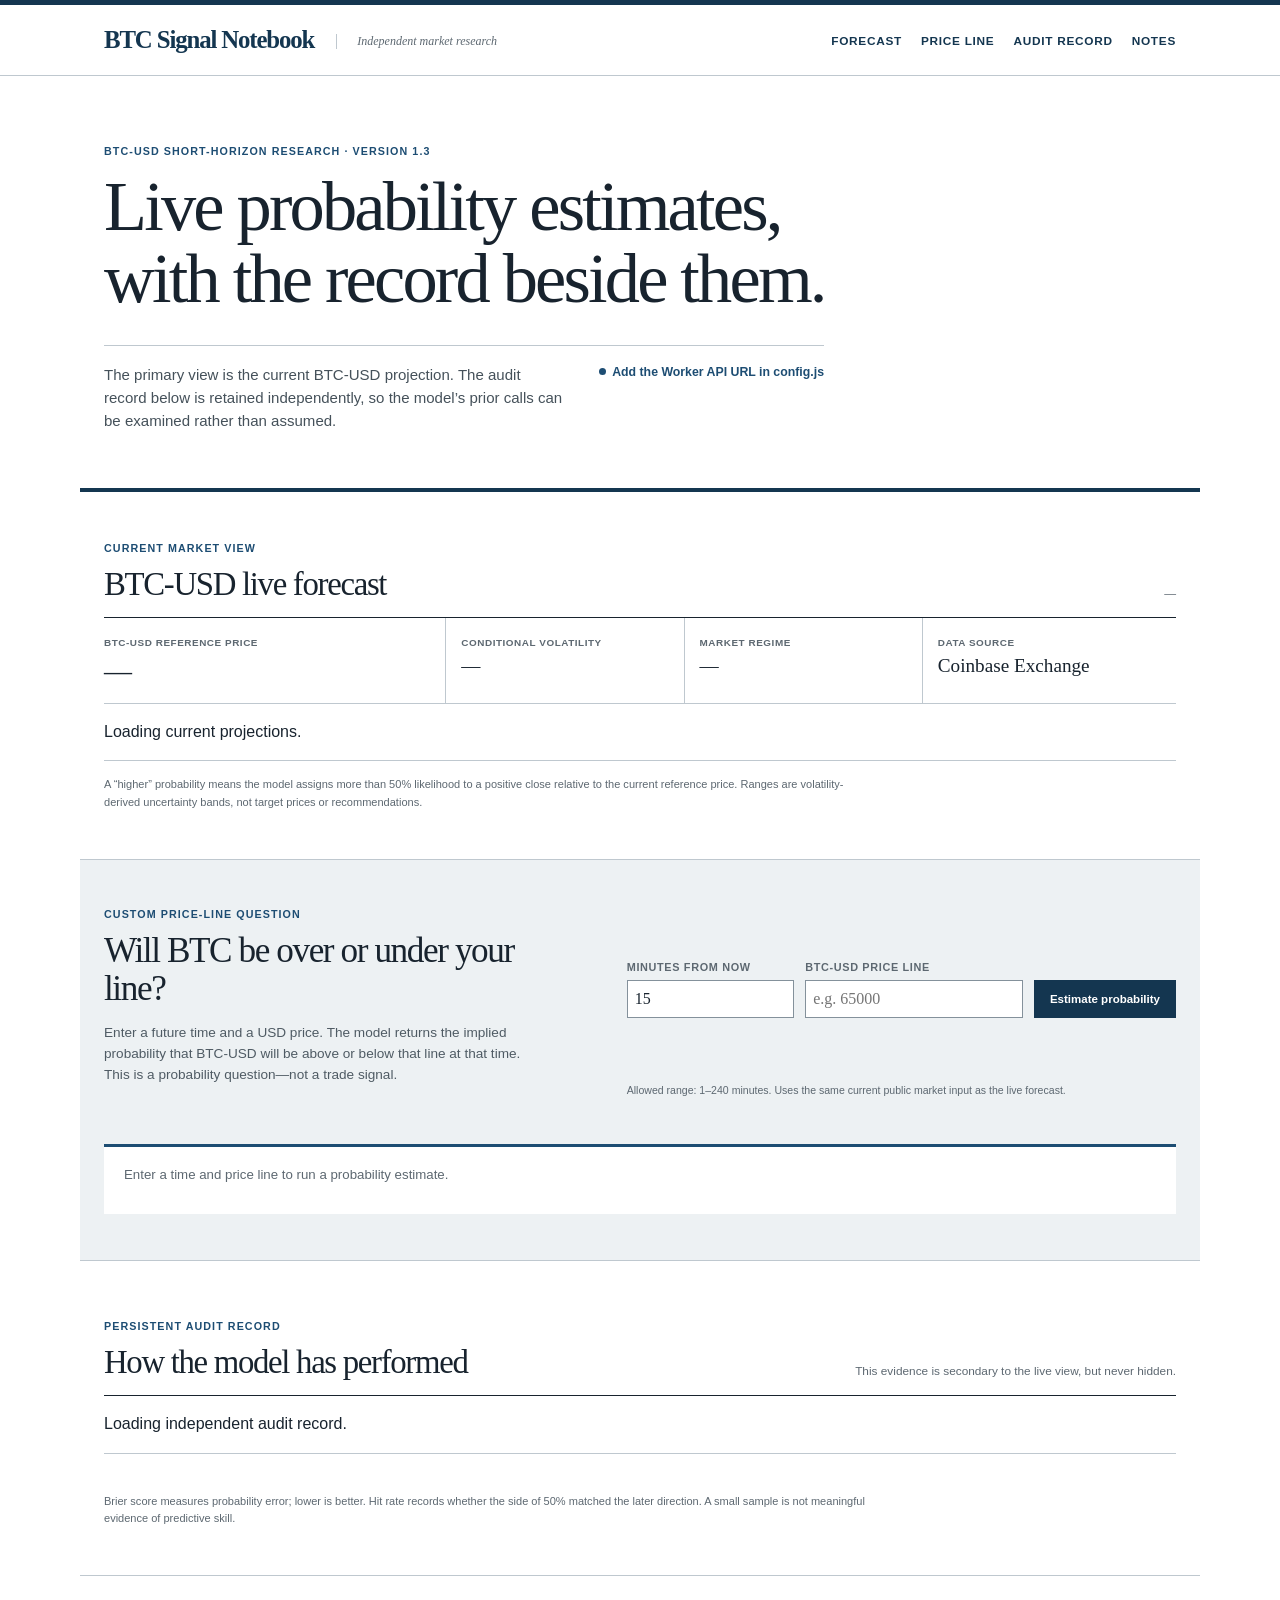
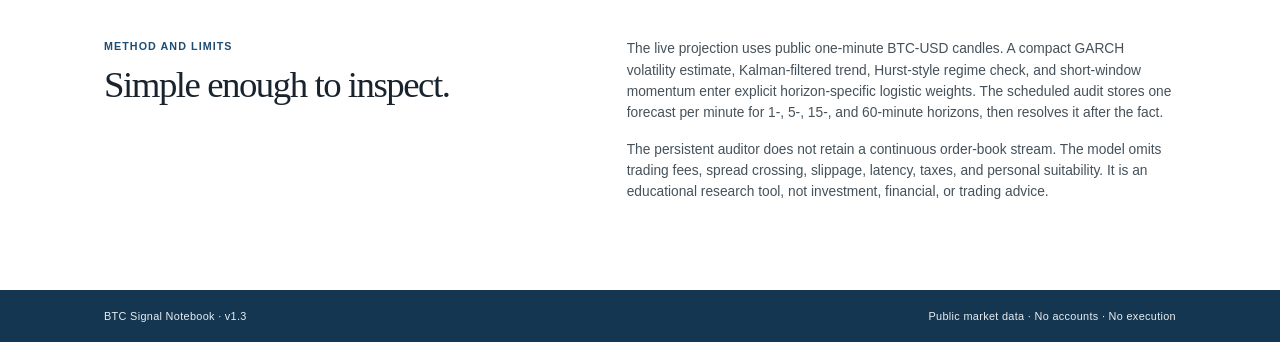
==== commit de0c156f: "v1.3 - design & function fixes" ====
--- a/index.html
+++ b/index.html
@@ -1,9 +1,8 @@
 <!doctype html>
-<html lang="en"><head><meta charset="utf-8"><meta name="viewport" content="width=device-width,initial-scale=1"><meta name="description" content="BTC Signal Notebook v1.2 — persistent forecast audit."><title>BTC Signal Notebook v1.2</title><link rel="stylesheet" href="style.css"></head>
-<body><nav><a class="brand" href="#top">The Signal<span>Notebook</span></a><div><a href="#results">Results</a><a href="#model">Model</a><a href="#limits">Limits</a></div></nav><main id="top">
-<header class="mast"><p class="overline">BTC-USD · PERSISTENT FORECAST AUDIT · V1.2</p><h1>A small public model, accountable to its own record.</h1><p class="subhead">This notebook makes minute-level BTC-USD forecasts around the clock, then grades them after the fact. The useful question is not whether it can make a forecast—it is how those forecasts have actually behaved.</p><p id="status" class="status">Connecting to audit record…</p></header>
-<section id="results" class="band"><div class="section-head"><p class="overline">THE CURRENT RECORD</p><h2>Results, not assertions.</h2><p>These figures come from resolved forecasts stored independently of browser visits. A blank field means the model has not yet collected enough outcomes—not that performance is being hidden.</p></div><div id="overview" class="overview"></div><div id="horizon-grid" class="horizon-grid"></div><p class="source-line">Model version v1.2 · Audit cadence: once per minute · BTC-USD candles: Coinbase Exchange public REST</p></section>
-<section class="content-grid"><article><p class="overline">WHY THIS EXISTS</p><h2>Every forecast gets a receipt.</h2><p>Forecast pages commonly show a number at the moment it is produced. This project stores the number, waits for its stated horizon, and records whether the market closed higher. The resulting history supports a Brier score, a directional hit rate, and a calibration check.</p><p>A Brier score measures the squared distance between a stated probability and the eventual binary outcome. Lower is better. A hit rate simply counts whether the model’s side of 50% agreed with the outcome. Neither should be read without the sample size beside it.</p></article><aside class="callout"><span>RESEARCH RULE</span><strong>“No historical claim without an auditable set of resolved forecasts.”</strong><small>Reloading this page does not reset the record; the scheduled auditor is separate from the website.</small></aside></section>
-<section id="model" class="model"><div class="section-head"><p class="overline">THE MODEL, IN PLAIN VIEW</p><h2>Designed to be inspectable.</h2></div><div class="modules"><div><b>01</b><h3>Volatility state</h3><p>EWMA and a compact GARCH(1,1) estimate volatility clustering. Higher conditional volatility makes the ensemble more cautious.</p></div><div><b>02</b><h3>Filtered trend</h3><p>A Kalman local-level filter estimates trend velocity; a Hurst approximation changes the balance between continuation and reversal.</p></div><div><b>03</b><h3>Horizon-specific ensemble</h3><p>Readable logistic weights combine standardized 1m and 5m momentum, trend, reversal, and volatility features separately for 1m, 5m, 15m, and 1h.</p></div><div><b>04</b><h3>Durable audit</h3><p>A Cloudflare scheduled job records forecasts and resolves them later. This persistent version does not claim live L2/order-flow coverage.</p></div></div></section>
-<section id="limits" class="limits"><p class="overline">LIMITATIONS</p><h2>The honest boundaries.</h2><p>The scheduled auditor sees one-minute public candles, not a continuously collected full order book. Its statistical record is not a proof of profitable trading and does not include fees, spread crossing, slippage, latency, taxes, or market-impact assumptions. It is educational research, not financial or investment advice.</p></section>
-</main><footer>The Signal Notebook v1.2 · Static reader + serverless public audit · <span id="footer-time">—</span></footer><script src="config.js"></script><script src="app.js"></script></body></html>+<html lang="en"><head><meta charset="utf-8"><meta name="viewport" content="width=device-width,initial-scale=1"><meta name="description" content="BTC Signal Notebook v1.3 — live BTC-USD probability research and persistent audit."><title>BTC Signal Notebook | BTC-USD Research</title><link rel="stylesheet" href="style.css"></head>
+<body><header class="site-header"><div class="header-inner"><a href="#top" class="masthead">BTC Signal Notebook</a><p>Independent market research</p><nav><a href="#forecast">Forecast</a><a href="#line-tool">Price line</a><a href="#record">Audit record</a><a href="#notes">Notes</a></nav></div></header>
+<main id="top"><section class="title-block"><p class="eyebrow">BTC-USD SHORT-HORIZON RESEARCH · VERSION 1.3</p><h1>Live probability estimates,<br>with the record beside them.</h1><div class="intro"><p>The primary view is the current BTC-USD projection. The audit record below is retained independently, so the model’s prior calls can be examined rather than assumed.</p><p id="service-status" class="service-status">Contacting live model…</p></div></section>
+<section id="forecast" class="forecast-section"><div class="section-bar"><div><span class="eyebrow">CURRENT MARKET VIEW</span><h2>BTC-USD live forecast</h2></div><p id="updated">—</p></div><div class="market-line"><div><span>BTC-USD reference price</span><strong id="current-price">—</strong></div><div><span>Conditional volatility</span><strong id="vol-state">—</strong></div><div><span>Market regime</span><strong id="regime">—</strong></div><div><span>Data source</span><strong>Coinbase Exchange</strong></div></div><div id="projection-cards" class="projection-cards" aria-live="polite"><p class="loading">Loading current projections.</p></div><p class="fine-print">A “higher” probability means the model assigns more than 50% likelihood to a positive close relative to the current reference price. Ranges are volatility-derived uncertainty bands, not target prices or recommendations.</p></section>
+<section id="line-tool" class="line-section"><div class="line-copy"><p class="eyebrow">CUSTOM PRICE-LINE QUESTION</p><h2>Will BTC be over or under your line?</h2><p>Enter a future time and a USD price. The model returns the implied probability that BTC-USD will be above or below that line at that time. This is a probability question—not a trade signal.</p></div><form id="line-form" class="line-form"><label>Minutes from now<input id="minutes" type="number" min="1" max="240" value="15" required></label><label>BTC-USD price line<input id="price-line" type="number" min="1" step="0.01" placeholder="e.g. 65000" required></label><button type="submit">Estimate probability</button><p class="form-note">Allowed range: 1–240 minutes. Uses the same current public market input as the live forecast.</p></form><div id="line-result" class="line-result"><p>Enter a time and price line to run a probability estimate.</p></div></section>
+<section id="record" class="record-section"><div class="section-bar"><div><span class="eyebrow">PERSISTENT AUDIT RECORD</span><h2>How the model has performed</h2></div><p>This evidence is secondary to the live view, but never hidden.</p></div><div id="audit-overview" class="audit-overview"><p class="loading">Loading independent audit record.</p></div><div id="audit-table" class="audit-table"></div><p class="fine-print">Brier score measures probability error; lower is better. Hit rate records whether the side of 50% matched the later direction. A small sample is not meaningful evidence of predictive skill.</p></section>
+<section id="notes" class="notes"><div><p class="eyebrow">METHOD AND LIMITS</p><h2>Simple enough to inspect.</h2></div><div class="note-body"><p>The live projection uses public one-minute BTC-USD candles. A compact GARCH volatility estimate, Kalman-filtered trend, Hurst-style regime check, and short-window momentum enter explicit horizon-specific logistic weights. The scheduled audit stores one forecast per minute for 1-, 5-, 15-, and 60-minute horizons, then resolves it after the fact.</p><p>The persistent auditor does not retain a continuous order-book stream. The model omits trading fees, spread crossing, slippage, latency, taxes, and personal suitability. It is an educational research tool, not investment, financial, or trading advice.</p></div></section></main><footer><div>BTC Signal Notebook · v1.3</div><div>Public market data · No accounts · No execution</div></footer><script src="config.js"></script><script src="app.js"></script></body></html>
--- a/style.css
+++ b/style.css
@@ -1 +1 @@
-:root{--ink:#17211b;--muted:#657169;--cream:#f7f5ed;--paper:#fffefa;--line:#dcded5;--green:#116b45;--pale:#e7f0e8}*{box-sizing:border-box}html{scroll-behavior:smooth}body{margin:0;background:var(--paper);color:var(--ink);font-family:Arial,Helvetica,sans-serif;line-height:1.62}nav{max-width:1200px;margin:auto;padding:20px 28px;display:flex;justify-content:space-between;align-items:center;font-size:.84rem}nav a{color:var(--ink);text-decoration:none;margin-left:22px}.brand{font:bold 1.26rem Georgia,serif!important;letter-spacing:-.055em;margin:0}.brand span{font-weight:normal}.mast{max-width:850px;padding:78px 28px 75px;margin:auto}.overline{font-size:.67rem;font-weight:bold;letter-spacing:.105em;color:var(--muted);margin:0 0 13px}.mast h1,.section-head h2,.content-grid h2,.limits h2{font:normal clamp(2.35rem,5.8vw,4.8rem)/1.05 Georgia,serif;letter-spacing:-.052em;margin:0}.subhead{max-width:690px;font-size:1.13rem;color:#4c574f;margin:25px 0}.status{font-size:.75rem;color:var(--green);font-weight:bold}.status:before{content:"";width:7px;height:7px;display:inline-block;border-radius:99px;background:currentColor;margin:0 6px 1px 0}.band{background:var(--cream);border-top:1px solid var(--line);border-bottom:1px solid var(--line);padding:64px max(28px,calc((100vw - 1144px)/2))}.section-head{max-width:690px;margin-bottom:29px}.section-head h2{font-size:2.55rem}.section-head p:not(.overline){color:var(--muted);margin:10px 0 0}.overview{display:grid;grid-template-columns:repeat(4,1fr);border-top:1px solid var(--ink);border-bottom:1px solid var(--ink);margin:30px 0}.stat{padding:19px 16px 18px 0;border-right:1px solid var(--line);margin-right:16px}.stat:last-child{border:0;margin:0}.stat span{display:block;font-size:.65rem;letter-spacing:.07em;color:var(--muted);text-transform:uppercase}.stat strong{display:block;font:normal 1.88rem/1.2 Georgia,serif;margin-top:6px}.stat small{display:block;font-size:.67rem;color:var(--muted);margin-top:3px}.horizon-grid{display:grid;grid-template-columns:repeat(4,1fr);gap:13px}.horizon{background:var(--paper);border:1px solid var(--line);padding:18px}.horizon h3{font:normal 1.26rem Georgia,serif;margin:2px 0 14px}.row{display:flex;justify-content:space-between;border-top:1px solid #e9e9e2;padding:7px 0;font-size:.72rem}.row span:first-child{color:var(--muted)}.row strong{font-weight:normal}.bucket{font-size:.66rem}.bucket .bar{height:4px;background:#e4e5de;margin:3px 0 7px}.bucket i{display:block;height:100%;background:var(--green)}.source-line{font-size:.68rem;color:var(--muted);margin:20px 0 0}.content-grid{max-width:1144px;margin:0 auto;padding:83px 28px;display:grid;grid-template-columns:1.25fr .75fr;gap:100px}.content-grid h2,.limits h2{font-size:2.55rem;margin-bottom:19px}.content-grid article{max-width:600px}.callout{align-self:center;border-top:2px solid var(--green);border-bottom:1px solid var(--line);padding:19px 0}.callout span{font-size:.65rem;color:var(--green);font-weight:bold;letter-spacing:.1em}.callout strong{display:block;font:normal 1.55rem/1.3 Georgia,serif;margin:11px 0}.callout small{font-size:.71rem;color:var(--muted)}.model{background:#17211b;color:#f9f8f1;padding:65px max(28px,calc((100vw - 1144px)/2))}.model .overline{color:#aab7ac}.model .section-head h2{font-size:2.55rem}.modules{display:grid;grid-template-columns:repeat(4,1fr);gap:30px;margin-top:35px}.modules b{font:normal 1.25rem Georgia,serif;color:#a2d0af}.modules h3{font:normal 1.25rem Georgia,serif;margin:13px 0 7px}.modules p{font-size:.78rem;color:#ccd3cd;margin:0}.limits{max-width:760px;margin:0 auto;padding:84px 28px}.limits p:last-child{color:#535d56}footer{border-top:1px solid var(--line);padding:22px;text-align:center;color:var(--muted);font-size:.7rem}@media(max-width:760px){nav{padding:17px 20px}nav div{display:none}.mast{padding:58px 21px}.mast h1{font-size:2.75rem}.band{padding:45px 20px}.overview,.horizon-grid,.modules{grid-template-columns:repeat(2,1fr)}.stat:nth-child(2){border:0;margin:0}.stat:nth-child(n+3){border-top:1px solid var(--line);margin-top:13px;padding-top:16px}.content-grid{display:block;padding:56px 21px}.callout{margin-top:40px}.model{padding:48px 21px}.modules{gap:26px 20px}.limits{padding:58px 21px}}+:root{--ink:#18232e;--blue:#1d4d73;--blue-dark:#143650;--rule:#bfc8cf;--soft:#edf1f3;--paper:#fff;--muted:#5d6871;--green:#23734d;--red:#9b3f36}*{box-sizing:border-box}html{scroll-behavior:smooth}body{margin:0;background:var(--paper);font-family:Arial,Helvetica,sans-serif;color:var(--ink);line-height:1.55}.site-header{border-top:5px solid var(--blue-dark);border-bottom:1px solid var(--rule);background:#fff}.header-inner{max-width:1120px;margin:auto;min-height:70px;padding:0 24px;display:flex;align-items:center;gap:22px}.masthead{font:700 1.55rem Georgia,"Times New Roman",serif;letter-spacing:-.045em;color:var(--blue-dark);text-decoration:none}.header-inner>p{margin:2px 0 0;padding-left:20px;border-left:1px solid var(--rule);font:italic .75rem Georgia,serif;color:var(--muted)}nav{margin-left:auto}nav a{color:var(--blue-dark);text-decoration:none;font-size:.74rem;font-weight:bold;text-transform:uppercase;letter-spacing:.06em;margin-left:19px}nav a:hover{text-decoration:underline}main{max-width:1120px;margin:auto}.title-block{padding:67px 24px 55px;border-bottom:4px solid var(--blue-dark)}.eyebrow{display:block;font-size:.67rem;font-weight:bold;letter-spacing:.1em;color:var(--blue);margin:0 0 10px}.title-block h1,h2{font-family:Georgia,"Times New Roman",serif;font-weight:normal;letter-spacing:-.04em}.title-block h1{font-size:clamp(2.55rem,5.5vw,4.55rem);line-height:1.03;margin:0;max-width:840px}.intro{max-width:720px;display:flex;gap:35px;border-top:1px solid var(--rule);margin-top:30px;padding-top:17px;color:#45515a;font-size:.94rem}.intro p{margin:0}.service-status{white-space:nowrap;color:var(--blue);font-size:.77rem;font-weight:bold}.service-status:before{content:"";display:inline-block;width:7px;height:7px;border-radius:50%;background:currentColor;margin:0 6px 1px 0}.forecast-section,.record-section{padding:48px 24px;border-bottom:1px solid var(--rule)}.section-bar{display:flex;align-items:end;justify-content:space-between;gap:25px;border-bottom:1px solid var(--ink);padding-bottom:15px}.section-bar h2{font-size:2.05rem;line-height:1.1;margin:0}.section-bar>p{margin:0;color:var(--muted);font-size:.74rem;text-align:right}.market-line{display:grid;grid-template-columns:1.5fr repeat(3,1fr);border-bottom:1px solid var(--rule)}.market-line div{padding:17px 15px 16px 0;margin-right:15px;border-right:1px solid var(--rule)}.market-line div:last-child{border:0}.market-line span{display:block;text-transform:uppercase;letter-spacing:.055em;font-size:.62rem;color:var(--muted);font-weight:bold}.market-line strong{display:block;font:normal 1.2rem Georgia,serif;margin-top:4px}.market-line div:first-child strong{font-size:1.75rem}.projection-cards{display:grid;grid-template-columns:repeat(4,1fr);gap:0;border-bottom:1px solid var(--rule)}.projection{padding:21px 17px 19px 0;margin-right:17px;border-right:1px solid var(--rule)}.projection:last-child{border:0;margin:0}.projection h3{font:normal 1.32rem Georgia,serif;margin:0 0 13px}.call{font:bold .75rem Arial,sans-serif;letter-spacing:.075em}.call.up{color:var(--green)}.call.down{color:var(--red)}.call.mixed{color:var(--muted)}.probability{font:normal 1.9rem Georgia,serif;margin:3px 0}.projection dl{font-size:.7rem;margin:12px 0 0;border-top:1px solid #e1e5e7}.projection dl div{display:flex;justify-content:space-between;border-bottom:1px solid #e1e5e7;padding:4px 0}.projection dt{color:var(--muted)}.projection dd{margin:0}.fine-print{font-size:.69rem;color:var(--muted);max-width:775px;margin:15px 0 0}.line-section{background:var(--soft);border-bottom:1px solid var(--rule);padding:46px 24px;display:grid;grid-template-columns:1fr 1.15fr;gap:45px}.line-copy h2{font-size:2.2rem;line-height:1.08;margin:0 0 13px}.line-copy p:last-child{font-size:.85rem;color:#4f5b64;max-width:420px}.line-form{display:grid;grid-template-columns:1fr 1.3fr auto;gap:11px;align-items:end}.line-form label{font-size:.68rem;text-transform:uppercase;letter-spacing:.06em;font-weight:bold;color:var(--muted)}input{display:block;width:100%;height:38px;margin-top:5px;padding:7px;border:1px solid #84919b;background:#fff;color:var(--ink);font:1rem Georgia,serif;border-radius:0}button{height:38px;border:1px solid var(--blue-dark);background:var(--blue-dark);color:#fff;padding:0 15px;font-size:.72rem;font-weight:bold;cursor:pointer;border-radius:0}button:hover{background:var(--blue)}.form-note{grid-column:1/-1;margin:0;font-size:.66rem;color:var(--muted)}.line-result{grid-column:1/-1;background:#fff;border-top:3px solid var(--blue);padding:18px 20px;min-height:70px}.line-result>p{margin:0;font-size:.83rem;color:var(--muted)}.result-grid{display:grid;grid-template-columns:1.2fr 1fr 1fr 1fr;gap:14px}.result-grid span{display:block;font-size:.64rem;font-weight:bold;color:var(--muted);letter-spacing:.06em;text-transform:uppercase}.result-grid strong{display:block;font:normal 1.45rem Georgia,serif;margin-top:3px}.result-grid .over{color:var(--green)}.result-grid .under{color:var(--red)}.record-section{padding-top:57px}.audit-overview{display:grid;grid-template-columns:repeat(4,1fr);border-bottom:1px solid var(--rule)}.audit-stat{padding:17px 15px 16px 0;margin-right:15px;border-right:1px solid var(--rule)}.audit-stat:last-child{border:0}.audit-stat span{display:block;font-size:.62rem;text-transform:uppercase;font-weight:bold;color:var(--muted);letter-spacing:.055em}.audit-stat strong{display:block;font:normal 1.75rem Georgia,serif;margin-top:4px}.audit-stat small{font-size:.65rem;color:var(--muted)}.audit-table{margin-top:24px;overflow-x:auto}.audit-table table{border-collapse:collapse;width:100%;font-size:.76rem}.audit-table th{text-align:left;border-bottom:2px solid var(--ink);padding:7px 8px 7px 0;color:var(--muted);font-size:.64rem;letter-spacing:.05em;text-transform:uppercase}.audit-table td{border-bottom:1px solid var(--rule);padding:9px 8px 9px 0}.audit-table .bucket{font-size:.66rem;color:var(--muted);display:block;margin-top:2px}.notes{padding:62px 24px 72px;display:grid;grid-template-columns:1fr 1.2fr;gap:65px}.notes h2{font-size:2.3rem;line-height:1.1;margin:0}.note-body{font-size:.86rem;color:#45515a}.note-body p{margin:0 0 15px}footer{background:var(--blue-dark);color:#e8eef1;display:flex;justify-content:space-between;padding:18px max(24px,calc((100vw - 1072px)/2));font-size:.68rem;letter-spacing:.03em}@media(max-width:760px){.header-inner{min-height:58px;padding:0 18px}.header-inner>p,nav{display:none}.title-block{padding:45px 20px 39px}.title-block h1{font-size:2.58rem}.intro{display:block}.intro p+P{margin-top:12px}.forecast-section,.record-section{padding:38px 20px}.section-bar{display:block}.section-bar>p{text-align:left;margin-top:8px}.market-line,.projection-cards,.audit-overview{grid-template-columns:repeat(2,1fr)}.market-line div:nth-child(2),.projection:nth-child(2),.audit-stat:nth-child(2){border:0;margin-right:0}.market-line div:nth-child(n+3),.projection:nth-child(n+3),.audit-stat:nth-child(n+3){border-top:1px solid var(--rule);margin-top:11px;padding-top:14px}.line-section{display:block;padding:39px 20px}.line-form{margin-top:25px;grid-template-columns:1fr 1fr}.line-form button{grid-column:1/-1}.result-grid{grid-template-columns:1fr 1fr}.notes{display:block;padding:47px 20px}.note-body{margin-top:25px}footer{padding:17px 20px;display:block}footer div+div{margin-top:4px}}
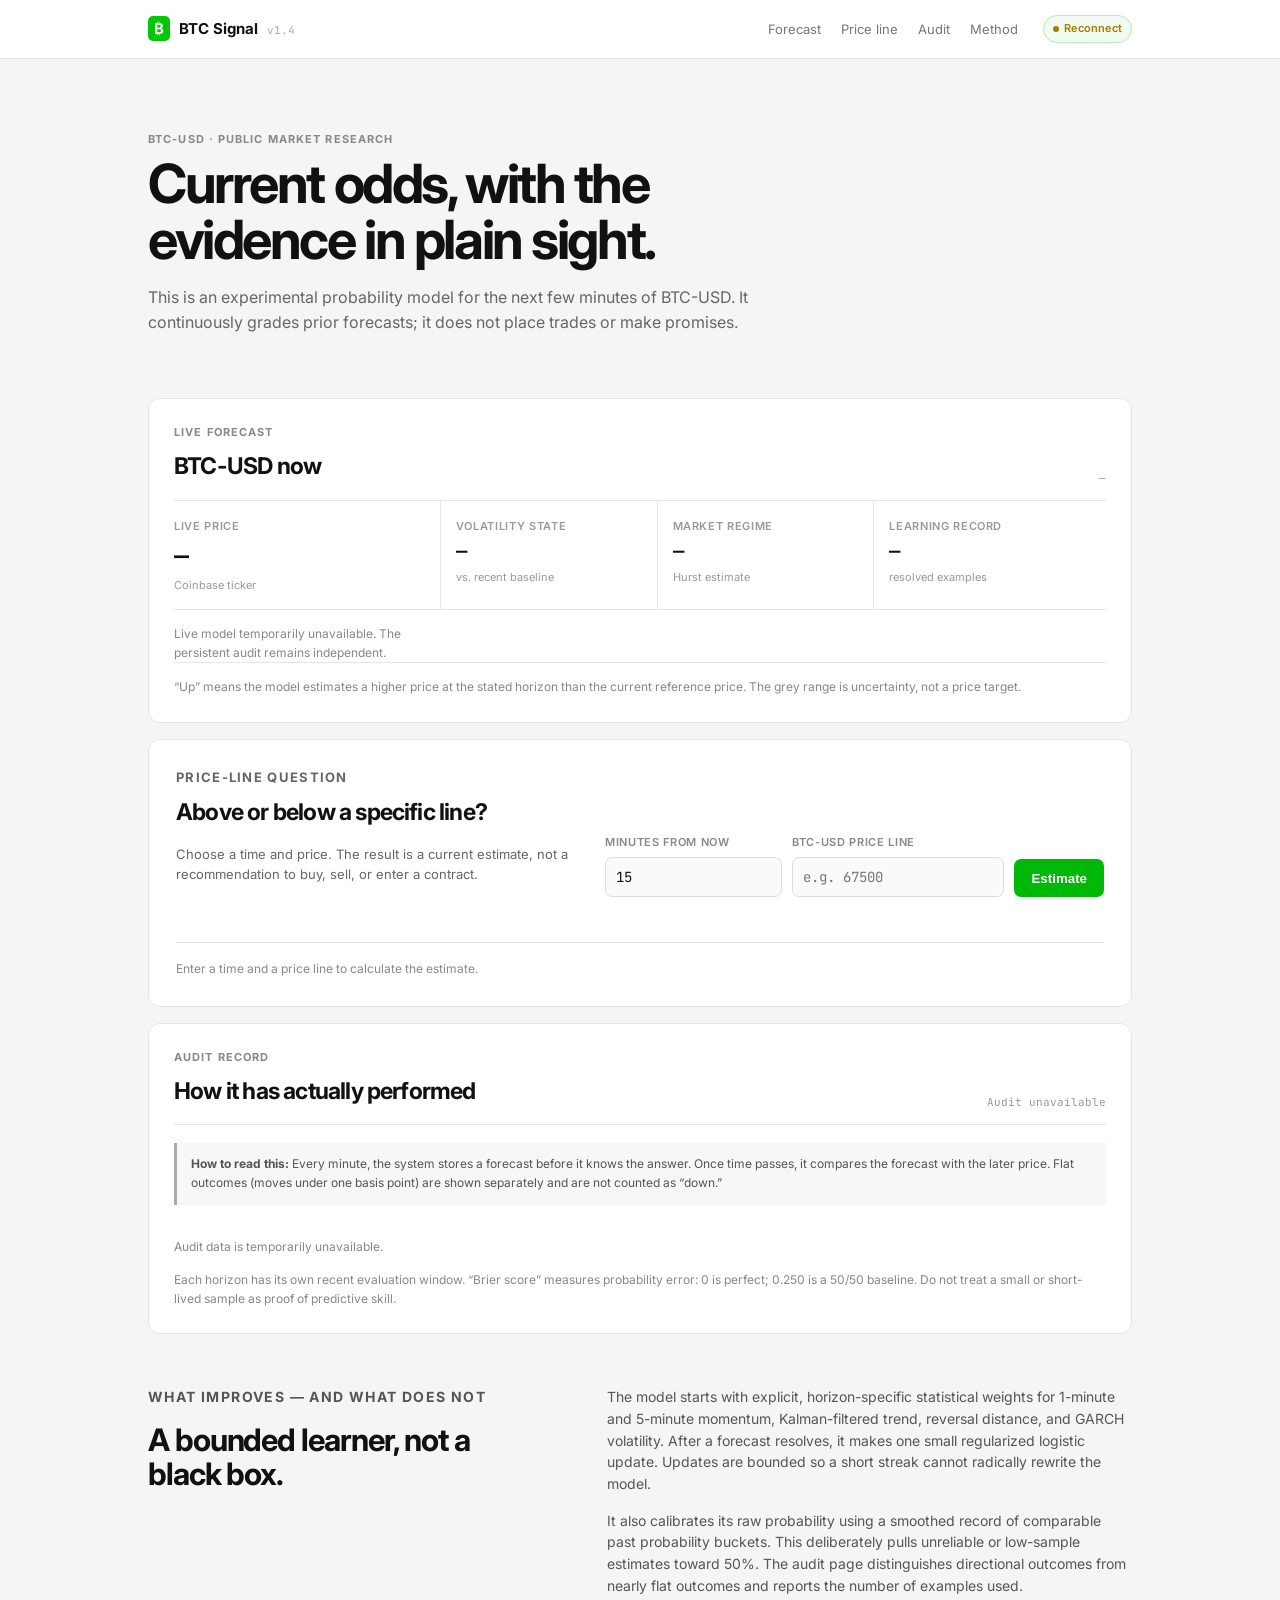
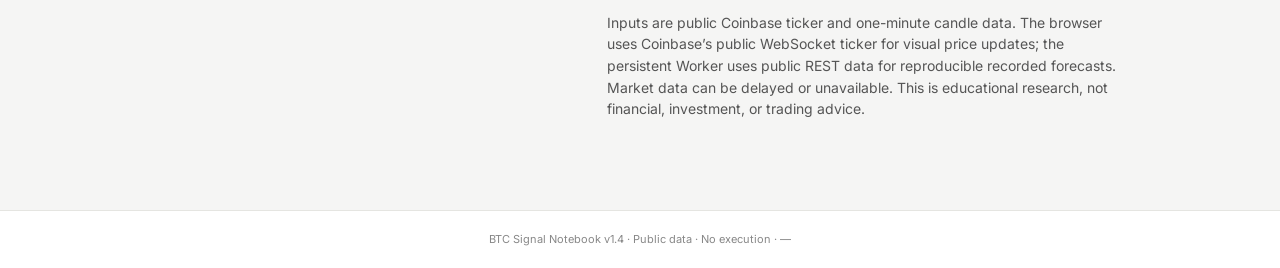
==== commit 5f54f097: "v1.4 - design improvements and logic overhaul" ====
--- a/index.html
+++ b/index.html
@@ -1,8 +1,8 @@
 <!doctype html>
-<html lang="en"><head><meta charset="utf-8"><meta name="viewport" content="width=device-width,initial-scale=1"><meta name="description" content="BTC Signal Notebook v1.3 — live BTC-USD probability research and persistent audit."><title>BTC Signal Notebook | BTC-USD Research</title><link rel="stylesheet" href="style.css"></head>
-<body><header class="site-header"><div class="header-inner"><a href="#top" class="masthead">BTC Signal Notebook</a><p>Independent market research</p><nav><a href="#forecast">Forecast</a><a href="#line-tool">Price line</a><a href="#record">Audit record</a><a href="#notes">Notes</a></nav></div></header>
-<main id="top"><section class="title-block"><p class="eyebrow">BTC-USD SHORT-HORIZON RESEARCH · VERSION 1.3</p><h1>Live probability estimates,<br>with the record beside them.</h1><div class="intro"><p>The primary view is the current BTC-USD projection. The audit record below is retained independently, so the model’s prior calls can be examined rather than assumed.</p><p id="service-status" class="service-status">Contacting live model…</p></div></section>
-<section id="forecast" class="forecast-section"><div class="section-bar"><div><span class="eyebrow">CURRENT MARKET VIEW</span><h2>BTC-USD live forecast</h2></div><p id="updated">—</p></div><div class="market-line"><div><span>BTC-USD reference price</span><strong id="current-price">—</strong></div><div><span>Conditional volatility</span><strong id="vol-state">—</strong></div><div><span>Market regime</span><strong id="regime">—</strong></div><div><span>Data source</span><strong>Coinbase Exchange</strong></div></div><div id="projection-cards" class="projection-cards" aria-live="polite"><p class="loading">Loading current projections.</p></div><p class="fine-print">A “higher” probability means the model assigns more than 50% likelihood to a positive close relative to the current reference price. Ranges are volatility-derived uncertainty bands, not target prices or recommendations.</p></section>
-<section id="line-tool" class="line-section"><div class="line-copy"><p class="eyebrow">CUSTOM PRICE-LINE QUESTION</p><h2>Will BTC be over or under your line?</h2><p>Enter a future time and a USD price. The model returns the implied probability that BTC-USD will be above or below that line at that time. This is a probability question—not a trade signal.</p></div><form id="line-form" class="line-form"><label>Minutes from now<input id="minutes" type="number" min="1" max="240" value="15" required></label><label>BTC-USD price line<input id="price-line" type="number" min="1" step="0.01" placeholder="e.g. 65000" required></label><button type="submit">Estimate probability</button><p class="form-note">Allowed range: 1–240 minutes. Uses the same current public market input as the live forecast.</p></form><div id="line-result" class="line-result"><p>Enter a time and price line to run a probability estimate.</p></div></section>
-<section id="record" class="record-section"><div class="section-bar"><div><span class="eyebrow">PERSISTENT AUDIT RECORD</span><h2>How the model has performed</h2></div><p>This evidence is secondary to the live view, but never hidden.</p></div><div id="audit-overview" class="audit-overview"><p class="loading">Loading independent audit record.</p></div><div id="audit-table" class="audit-table"></div><p class="fine-print">Brier score measures probability error; lower is better. Hit rate records whether the side of 50% matched the later direction. A small sample is not meaningful evidence of predictive skill.</p></section>
-<section id="notes" class="notes"><div><p class="eyebrow">METHOD AND LIMITS</p><h2>Simple enough to inspect.</h2></div><div class="note-body"><p>The live projection uses public one-minute BTC-USD candles. A compact GARCH volatility estimate, Kalman-filtered trend, Hurst-style regime check, and short-window momentum enter explicit horizon-specific logistic weights. The scheduled audit stores one forecast per minute for 1-, 5-, 15-, and 60-minute horizons, then resolves it after the fact.</p><p>The persistent auditor does not retain a continuous order-book stream. The model omits trading fees, spread crossing, slippage, latency, taxes, and personal suitability. It is an educational research tool, not investment, financial, or trading advice.</p></div></section></main><footer><div>BTC Signal Notebook · v1.3</div><div>Public market data · No accounts · No execution</div></footer><script src="config.js"></script><script src="app.js"></script></body></html>+<html lang="en"><head><meta charset="utf-8"><meta name="viewport" content="width=device-width,initial-scale=1"><meta name="description" content="BTC Signal Notebook v1.4 — transparent short-horizon probability research."><title>BTC Signal Notebook</title><link rel="stylesheet" href="style.css"></head>
+<body><header class="top"><div class="nav"><a class="brand" href="#forecast"><b>₿</b> BTC Signal <small>v1.4</small></a><nav><a href="#forecast">Forecast</a><a href="#line">Price line</a><a href="#audit">Audit</a><a href="#method">Method</a></nav><span id="connection" class="live">Connecting</span></div></header>
+<main><section class="hero"><p class="eyebrow">BTC-USD · PUBLIC MARKET RESEARCH</p><h1>Current odds, with the evidence in plain sight.</h1><p>This is an experimental probability model for the next few minutes of BTC-USD. It continuously grades prior forecasts; it does not place trades or make promises.</p></section>
+<section id="forecast" class="section"><div class="section-title"><div><p class="eyebrow">LIVE FORECAST</p><h2>BTC-USD now</h2></div><span id="updated">—</span></div><div class="summary"><div><label>Live price</label><strong id="price">—</strong><small>Coinbase ticker</small></div><div><label>Volatility state</label><strong id="vol">—</strong><small>vs. recent baseline</small></div><div><label>Market regime</label><strong id="regime">—</strong><small>Hurst estimate</small></div><div><label>Learning record</label><strong id="learning">—</strong><small>resolved examples</small></div></div><div id="cards" class="cards"><p class="muted">Loading live probability estimates…</p></div><p class="caption">“Up” means the model estimates a higher price at the stated horizon than the current reference price. The grey range is uncertainty, not a price target.</p></section>
+<section id="line" class="line-section"><div><p class="eyebrow">PRICE-LINE QUESTION</p><h2>Above or below a specific line?</h2><p>Choose a time and price. The result is a current estimate, not a recommendation to buy, sell, or enter a contract.</p></div><form id="line-form"><label>Minutes from now<input id="minutes" type="number" min="1" max="240" value="15" required></label><label>BTC-USD price line<input id="line-price" type="number" min="1" step="0.01" placeholder="e.g. 67500" required></label><button>Estimate</button></form><div id="line-result" class="result muted">Enter a time and a price line to calculate the estimate.</div></section>
+<section id="audit" class="section audit"><div class="section-title"><div><p class="eyebrow">AUDIT RECORD</p><h2>How it has actually performed</h2></div><span id="audit-status">Loading…</span></div><div class="plain-note"><b>How to read this:</b> Every minute, the system stores a forecast before it knows the answer. Once time passes, it compares the forecast with the later price. Flat outcomes (moves under one basis point) are shown separately and are not counted as “down.”</div><div id="audit-grid" class="audit-grid"></div><p class="caption">Each horizon has its own recent evaluation window. “Brier score” measures probability error: 0 is perfect; 0.250 is a 50/50 baseline. Do not treat a small or short-lived sample as proof of predictive skill.</p></section>
+<section id="method" class="method"><div><p class="eyebrow">WHAT IMPROVES — AND WHAT DOES NOT</p><h2>A bounded learner, not a black box.</h2></div><div><p>The model starts with explicit, horizon-specific statistical weights for 1-minute and 5-minute momentum, Kalman-filtered trend, reversal distance, and GARCH volatility. After a forecast resolves, it makes one small regularized logistic update. Updates are bounded so a short streak cannot radically rewrite the model.</p><p>It also calibrates its raw probability using a smoothed record of comparable past probability buckets. This deliberately pulls unreliable or low-sample estimates toward 50%. The audit page distinguishes directional outcomes from nearly flat outcomes and reports the number of examples used.</p><p>Inputs are public Coinbase ticker and one-minute candle data. The browser uses Coinbase’s public WebSocket ticker for visual price updates; the persistent Worker uses public REST data for reproducible recorded forecasts. Market data can be delayed or unavailable. This is educational research, not financial, investment, or trading advice.</p></div></section></main><footer>BTC Signal Notebook v1.4 · Public data · No execution · <span id="footer">—</span></footer><script src="config.js"></script><script src="app.js"></script></body></html>
--- a/style.css
+++ b/style.css
@@ -1 +1,2 @@
-:root{--ink:#18232e;--blue:#1d4d73;--blue-dark:#143650;--rule:#bfc8cf;--soft:#edf1f3;--paper:#fff;--muted:#5d6871;--green:#23734d;--red:#9b3f36}*{box-sizing:border-box}html{scroll-behavior:smooth}body{margin:0;background:var(--paper);font-family:Arial,Helvetica,sans-serif;color:var(--ink);line-height:1.55}.site-header{border-top:5px solid var(--blue-dark);border-bottom:1px solid var(--rule);background:#fff}.header-inner{max-width:1120px;margin:auto;min-height:70px;padding:0 24px;display:flex;align-items:center;gap:22px}.masthead{font:700 1.55rem Georgia,"Times New Roman",serif;letter-spacing:-.045em;color:var(--blue-dark);text-decoration:none}.header-inner>p{margin:2px 0 0;padding-left:20px;border-left:1px solid var(--rule);font:italic .75rem Georgia,serif;color:var(--muted)}nav{margin-left:auto}nav a{color:var(--blue-dark);text-decoration:none;font-size:.74rem;font-weight:bold;text-transform:uppercase;letter-spacing:.06em;margin-left:19px}nav a:hover{text-decoration:underline}main{max-width:1120px;margin:auto}.title-block{padding:67px 24px 55px;border-bottom:4px solid var(--blue-dark)}.eyebrow{display:block;font-size:.67rem;font-weight:bold;letter-spacing:.1em;color:var(--blue);margin:0 0 10px}.title-block h1,h2{font-family:Georgia,"Times New Roman",serif;font-weight:normal;letter-spacing:-.04em}.title-block h1{font-size:clamp(2.55rem,5.5vw,4.55rem);line-height:1.03;margin:0;max-width:840px}.intro{max-width:720px;display:flex;gap:35px;border-top:1px solid var(--rule);margin-top:30px;padding-top:17px;color:#45515a;font-size:.94rem}.intro p{margin:0}.service-status{white-space:nowrap;color:var(--blue);font-size:.77rem;font-weight:bold}.service-status:before{content:"";display:inline-block;width:7px;height:7px;border-radius:50%;background:currentColor;margin:0 6px 1px 0}.forecast-section,.record-section{padding:48px 24px;border-bottom:1px solid var(--rule)}.section-bar{display:flex;align-items:end;justify-content:space-between;gap:25px;border-bottom:1px solid var(--ink);padding-bottom:15px}.section-bar h2{font-size:2.05rem;line-height:1.1;margin:0}.section-bar>p{margin:0;color:var(--muted);font-size:.74rem;text-align:right}.market-line{display:grid;grid-template-columns:1.5fr repeat(3,1fr);border-bottom:1px solid var(--rule)}.market-line div{padding:17px 15px 16px 0;margin-right:15px;border-right:1px solid var(--rule)}.market-line div:last-child{border:0}.market-line span{display:block;text-transform:uppercase;letter-spacing:.055em;font-size:.62rem;color:var(--muted);font-weight:bold}.market-line strong{display:block;font:normal 1.2rem Georgia,serif;margin-top:4px}.market-line div:first-child strong{font-size:1.75rem}.projection-cards{display:grid;grid-template-columns:repeat(4,1fr);gap:0;border-bottom:1px solid var(--rule)}.projection{padding:21px 17px 19px 0;margin-right:17px;border-right:1px solid var(--rule)}.projection:last-child{border:0;margin:0}.projection h3{font:normal 1.32rem Georgia,serif;margin:0 0 13px}.call{font:bold .75rem Arial,sans-serif;letter-spacing:.075em}.call.up{color:var(--green)}.call.down{color:var(--red)}.call.mixed{color:var(--muted)}.probability{font:normal 1.9rem Georgia,serif;margin:3px 0}.projection dl{font-size:.7rem;margin:12px 0 0;border-top:1px solid #e1e5e7}.projection dl div{display:flex;justify-content:space-between;border-bottom:1px solid #e1e5e7;padding:4px 0}.projection dt{color:var(--muted)}.projection dd{margin:0}.fine-print{font-size:.69rem;color:var(--muted);max-width:775px;margin:15px 0 0}.line-section{background:var(--soft);border-bottom:1px solid var(--rule);padding:46px 24px;display:grid;grid-template-columns:1fr 1.15fr;gap:45px}.line-copy h2{font-size:2.2rem;line-height:1.08;margin:0 0 13px}.line-copy p:last-child{font-size:.85rem;color:#4f5b64;max-width:420px}.line-form{display:grid;grid-template-columns:1fr 1.3fr auto;gap:11px;align-items:end}.line-form label{font-size:.68rem;text-transform:uppercase;letter-spacing:.06em;font-weight:bold;color:var(--muted)}input{display:block;width:100%;height:38px;margin-top:5px;padding:7px;border:1px solid #84919b;background:#fff;color:var(--ink);font:1rem Georgia,serif;border-radius:0}button{height:38px;border:1px solid var(--blue-dark);background:var(--blue-dark);color:#fff;padding:0 15px;font-size:.72rem;font-weight:bold;cursor:pointer;border-radius:0}button:hover{background:var(--blue)}.form-note{grid-column:1/-1;margin:0;font-size:.66rem;color:var(--muted)}.line-result{grid-column:1/-1;background:#fff;border-top:3px solid var(--blue);padding:18px 20px;min-height:70px}.line-result>p{margin:0;font-size:.83rem;color:var(--muted)}.result-grid{display:grid;grid-template-columns:1.2fr 1fr 1fr 1fr;gap:14px}.result-grid span{display:block;font-size:.64rem;font-weight:bold;color:var(--muted);letter-spacing:.06em;text-transform:uppercase}.result-grid strong{display:block;font:normal 1.45rem Georgia,serif;margin-top:3px}.result-grid .over{color:var(--green)}.result-grid .under{color:var(--red)}.record-section{padding-top:57px}.audit-overview{display:grid;grid-template-columns:repeat(4,1fr);border-bottom:1px solid var(--rule)}.audit-stat{padding:17px 15px 16px 0;margin-right:15px;border-right:1px solid var(--rule)}.audit-stat:last-child{border:0}.audit-stat span{display:block;font-size:.62rem;text-transform:uppercase;font-weight:bold;color:var(--muted);letter-spacing:.055em}.audit-stat strong{display:block;font:normal 1.75rem Georgia,serif;margin-top:4px}.audit-stat small{font-size:.65rem;color:var(--muted)}.audit-table{margin-top:24px;overflow-x:auto}.audit-table table{border-collapse:collapse;width:100%;font-size:.76rem}.audit-table th{text-align:left;border-bottom:2px solid var(--ink);padding:7px 8px 7px 0;color:var(--muted);font-size:.64rem;letter-spacing:.05em;text-transform:uppercase}.audit-table td{border-bottom:1px solid var(--rule);padding:9px 8px 9px 0}.audit-table .bucket{font-size:.66rem;color:var(--muted);display:block;margin-top:2px}.notes{padding:62px 24px 72px;display:grid;grid-template-columns:1fr 1.2fr;gap:65px}.notes h2{font-size:2.3rem;line-height:1.1;margin:0}.note-body{font-size:.86rem;color:#45515a}.note-body p{margin:0 0 15px}footer{background:var(--blue-dark);color:#e8eef1;display:flex;justify-content:space-between;padding:18px max(24px,calc((100vw - 1072px)/2));font-size:.68rem;letter-spacing:.03em}@media(max-width:760px){.header-inner{min-height:58px;padding:0 18px}.header-inner>p,nav{display:none}.title-block{padding:45px 20px 39px}.title-block h1{font-size:2.58rem}.intro{display:block}.intro p+P{margin-top:12px}.forecast-section,.record-section{padding:38px 20px}.section-bar{display:block}.section-bar>p{text-align:left;margin-top:8px}.market-line,.projection-cards,.audit-overview{grid-template-columns:repeat(2,1fr)}.market-line div:nth-child(2),.projection:nth-child(2),.audit-stat:nth-child(2){border:0;margin-right:0}.market-line div:nth-child(n+3),.projection:nth-child(n+3),.audit-stat:nth-child(n+3){border-top:1px solid var(--rule);margin-top:11px;padding-top:14px}.line-section{display:block;padding:39px 20px}.line-form{margin-top:25px;grid-template-columns:1fr 1fr}.line-form button{grid-column:1/-1}.result-grid{grid-template-columns:1fr 1fr}.notes{display:block;padding:47px 20px}.note-body{margin-top:25px}footer{padding:17px 20px;display:block}footer div+div{margin-top:4px}}+@import url('https://fonts.googleapis.com/css2?family=Inter:wght@400;500;600;700&family=JetBrains+Mono:wght@400;500;600&display=swap');
+:root{--ink:#111;--muted:#747474;--line:#e5e5e1;--paper:#fff;--ground:#f5f5f4;--green:#00a804;--red:#d84444;--softgreen:#f1fbf1}*{box-sizing:border-box}html{scroll-behavior:smooth;background:var(--ground)}body{margin:0;background:var(--ground);font:15px/1.55 Inter,Arial,sans-serif;color:var(--ink)}.top{background:#fff;border-bottom:1px solid var(--line);position:sticky;top:0;z-index:5}.nav,main{max-width:1024px;margin:auto}.nav{height:58px;padding:0 20px;display:flex;align-items:center;gap:25px}.brand{color:var(--ink);text-decoration:none;font-weight:700;white-space:nowrap}.brand b{background:#00c805;color:#fff;border-radius:5px;padding:3px 6px;margin-right:5px}.brand small{font:11px JetBrains Mono;color:#aaa;margin-left:5px}nav{margin-left:auto;display:flex;gap:20px}nav a{font-size:13px;color:#777;text-decoration:none}nav a:hover{color:#111}.live{font-size:11px;font-weight:600;color:var(--green);border:1px solid #b9e8ba;background:var(--softgreen);border-radius:99px;padding:4px 9px}.live:before{content:'';display:inline-block;width:6px;height:6px;border-radius:50%;background:currentColor;margin-right:5px}.hero{padding:72px 20px 47px}.hero h1{font-size:clamp(32px,5vw,54px);line-height:1.04;letter-spacing:-.045em;margin:7px 0 17px;max-width:710px}.hero>p:last-child{max-width:640px;color:#666;font-size:16px}.eyebrow{font-size:11px;font-weight:700;letter-spacing:.1em;color:#888;margin:0 0 8px}.section{background:#fff;border:1px solid var(--line);border-radius:12px;margin:0 20px 16px;padding:25px}.section-title{display:flex;justify-content:space-between;gap:20px;align-items:end;border-bottom:1px solid var(--line);padding-bottom:15px}.section-title h2,.line-section h2,.method h2{font-size:23px;letter-spacing:-.035em;margin:0}.section-title>span{font:11px JetBrains Mono;color:#999}.summary{display:grid;grid-template-columns:1.3fr repeat(3,1fr);border-bottom:1px solid var(--line)}.summary>div{padding:17px 15px 15px 0;margin-right:15px;border-right:1px solid var(--line)}.summary>div:last-child{border:0}.summary label,.summary small{display:block;font-size:11px;color:#999}.summary label{text-transform:uppercase;font-weight:600;letter-spacing:.06em}.summary strong{display:block;font:600 19px/1.3 'JetBrains Mono',monospace;margin:5px 0}.summary>div:first-child strong{font-size:25px}.cards{display:grid;grid-template-columns:repeat(4,1fr);border-bottom:1px solid var(--line)}.card{padding:20px 15px 17px 0;margin-right:15px;border-right:1px solid var(--line)}.card:last-child{border:0}.card h3{font-size:14px;margin:0 0 11px}.call{font-size:11px;font-weight:700;letter-spacing:.08em}.up{color:var(--green)}.down{color:var(--red)}.mixed{color:#888}.prob{font:600 27px/1.15 'JetBrains Mono',monospace;margin:4px 0}.interval{font-size:11px;color:#777}.bar{height:5px;background:#eee;margin:15px 0 8px;border-radius:4px;overflow:hidden}.bar i{display:block;height:100%;background:var(--green)}.bar.down i{background:var(--red)}.card dl{margin:10px 0 0;font-size:11px}.card dl div{display:flex;justify-content:space-between;border-top:1px solid #f0f0ed;padding:4px 0}.card dt{color:#888}.card dd{margin:0;font-family:'JetBrains Mono',monospace}.caption,.muted{font-size:12px;color:#888;margin:15px 0 0}.line-section{margin:0 20px 16px;padding:27px;background:#fff;border:1px solid var(--line);border-radius:12px;display:grid;grid-template-columns:1fr 1.25fr;gap:30px}.line-section p{color:#666;font-size:13px;max-width:420px}form{display:grid;grid-template-columns:1fr 1.2fr auto;align-items:end;gap:10px}label{font-size:11px;text-transform:uppercase;letter-spacing:.06em;font-weight:600;color:#888}input{display:block;width:100%;margin-top:6px;border:1px solid #ddd;border-radius:7px;background:#fafaf8;padding:10px;font:14px 'JetBrains Mono',monospace;color:#111}button{height:38px;border:0;border-radius:7px;background:#00b807;color:#fff;padding:0 17px;font-weight:700;cursor:pointer}button:hover{background:#009e03}.result{grid-column:1/-1;border-top:1px solid var(--line);padding-top:17px}.result-grid{display:grid;grid-template-columns:1.2fr 1fr 1fr 1fr;gap:12px}.result-grid span{display:block;font-size:10px;text-transform:uppercase;letter-spacing:.07em;color:#888}.result-grid strong{display:block;font:600 20px 'JetBrains Mono',monospace;margin-top:3px}.plain-note{margin:18px 0;padding:12px 14px;background:#f7f7f5;border-left:3px solid #aaa;font-size:12px;color:#555}.audit-grid{display:grid;grid-template-columns:repeat(4,1fr);gap:12px}.audit-card{border:1px solid var(--line);border-radius:9px;padding:15px}.audit-card h3{margin:0 0 10px;font-size:16px}.metric{display:flex;justify-content:space-between;border-top:1px solid #eee;padding:6px 0;font-size:12px}.metric span{color:#777}.metric b{font-family:'JetBrains Mono',monospace;font-weight:500}.bins{margin-top:12px;border-top:1px solid #eee;padding-top:8px;font-size:10px;color:#777}.bin{margin-top:6px}.bin i{display:block;height:3px;background:#ddd;margin:2px 0}.bin i b{display:block;background:#00b807;height:100%}.method{margin:52px 20px 75px;display:grid;grid-template-columns:1fr 1.35fr;gap:70px}.method h2{font-size:31px;line-height:1.1}.method p{color:#555;font-size:14px;margin:0 0 15px}footer{border-top:1px solid var(--line);background:#fff;color:#888;font-size:11px;padding:20px;text-align:center}@media(max-width:720px){.nav{padding:0 16px}.nav nav{display:none}.hero{padding:48px 20px 35px}.section,.line-section{margin-left:12px;margin-right:12px;padding:18px}.summary,.cards,.audit-grid{grid-template-columns:repeat(2,1fr)}.summary>div:nth-child(2),.card:nth-child(2){border-right:0;margin-right:0}.summary>div:nth-child(n+3),.card:nth-child(n+3){border-top:1px solid var(--line);margin-top:10px;padding-top:14px}.line-section{display:block}.line-section form{margin-top:20px;grid-template-columns:1fr 1fr}.line-section button{grid-column:1/-1}.result-grid{grid-template-columns:1fr 1fr}.method{margin:45px 20px;display:block}.method>div+div{margin-top:22px}.audit-card{margin-bottom:0}}
